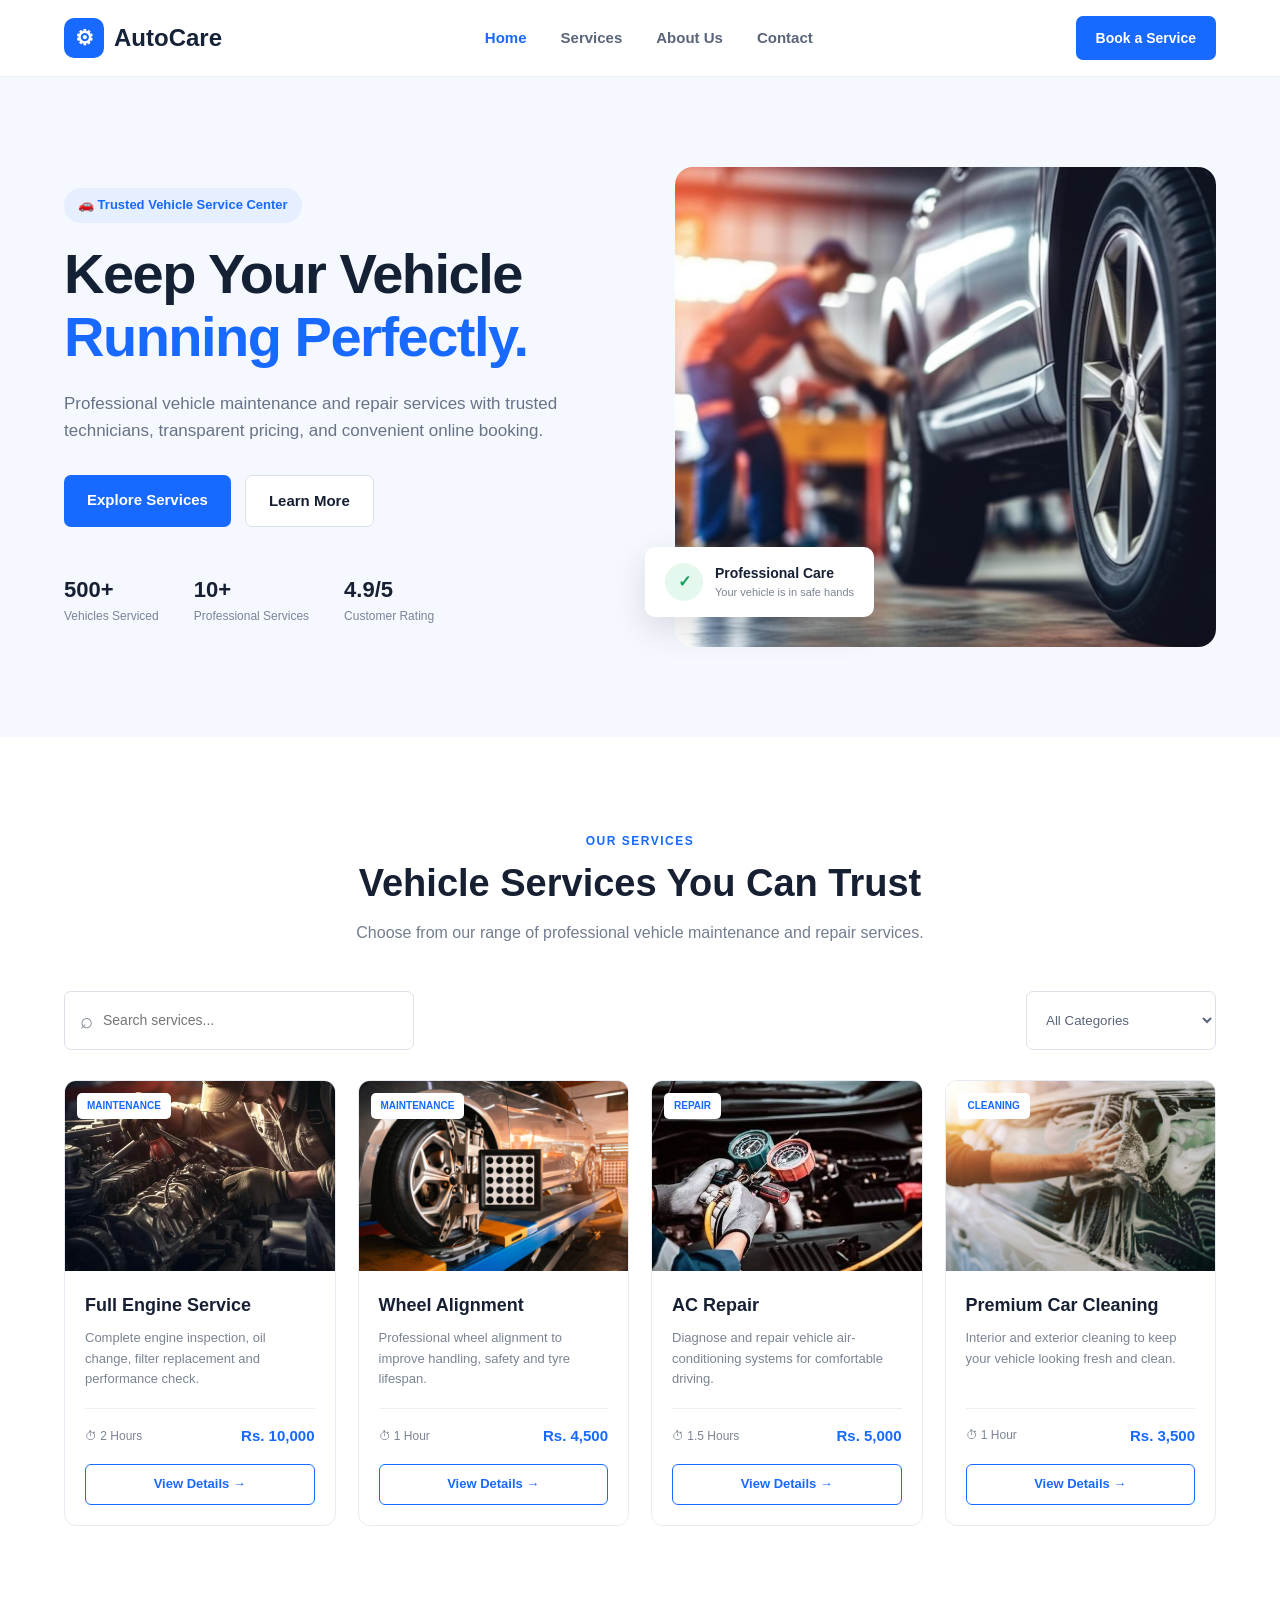
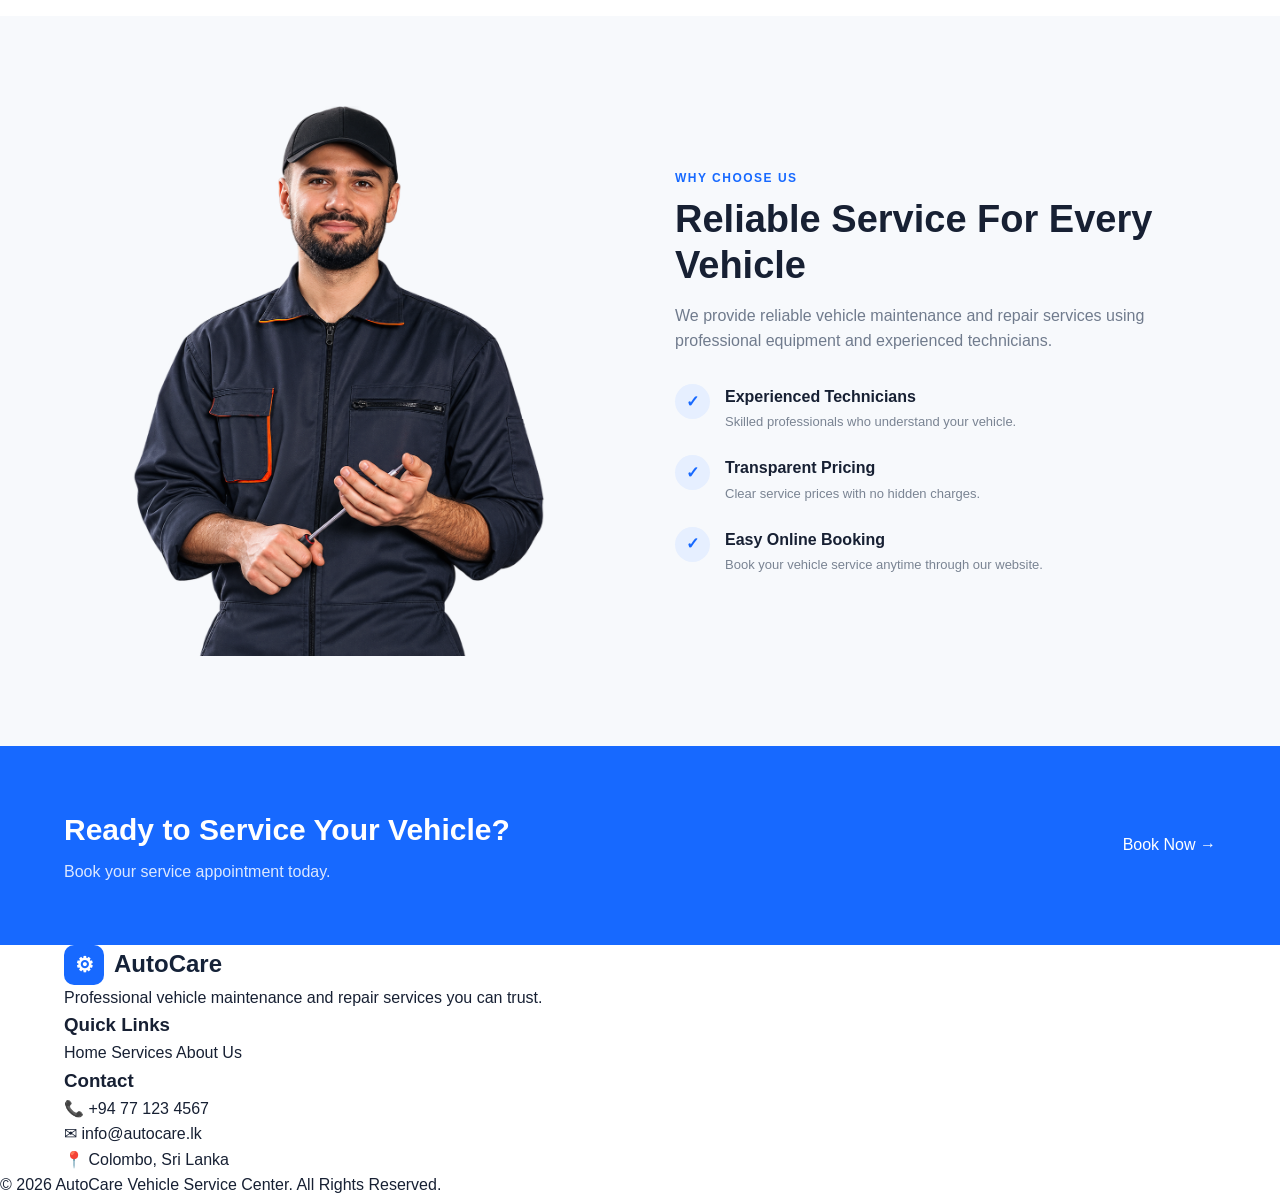
==== Front End/index.html @ 7f8be25b "Add footer section with branding, quick links, and contact information" ====
<!DOCTYPE html>
<html lang="en">

<head>
  <meta charset="UTF-8">
  <meta name="viewport" content="width=device-width, initial-scale=1.0">
  <title>Home</title>

  <link rel="stylesheet" href="css/global.css">
  <link rel="stylesheet" href="css/header.css">
  <link rel="stylesheet" href="css/home.css">
</head>

<body>

  <header class="header">
    <div class="container navbar">

      <a href="index.html" class="logo">
        <span class="logo-icon">⚙</span>
        <span>AutoCare</span>
      </a>

      <nav class="nav-links">
        <a href="index.html" class="active">Home</a>
        <a href="#services">Services</a>
        <a href="#about">About Us</a>
        <a href="#contact">Contact</a>
      </nav>

      <a href="#services" class="nav-button">
        Book a Service
      </a>

    </div>
  </header>


  <!-- ============================================================= -->


  <section class="hero">
    <div class="container hero-content">

      <div class="hero-text">

        <span class="hero-tag">
          🚗 Trusted Vehicle Service Center
        </span>

        <h1>
          Keep Your Vehicle
          <span>Running Perfectly.</span>
        </h1>

        <p>
          Professional vehicle maintenance and repair services
          with trusted technicians, transparent pricing, and
          convenient online booking.
        </p>

        <div class="hero-buttons">
          <a href="#services" class="primary-button">
            Explore Services
          </a>

          <a href="#about" class="secondary-button">
            Learn More
          </a>
        </div>

        <div class="hero-stats">

          <div class="stat">
            <strong>500+</strong>
            <span>Vehicles Serviced</span>
          </div>

          <div class="stat">
            <strong>10+</strong>
            <span>Professional Services</span>
          </div>

          <div class="stat">
            <strong>4.9/5</strong>
            <span>Customer Rating</span>
          </div>

        </div>

      </div>


      <div class="hero-image">

        <div class="image-card">

          <img src="images/homePage.jpeg" alt="Vehicle being serviced">

          <div class="floating-card">

            <div class="check-icon">✓</div>

            <div>
              <strong>Professional Care</strong>
              <span>Your vehicle is in safe hands</span>
            </div>

          </div>

        </div>

      </div>

    </div>
  </section>


  <!-- ============================================================= -->


  <section class="services-section" id="services">
    <div class="container">

      <div class="section-heading">

        <span class="section-tag">
          OUR SERVICES
        </span>

        <h2>
          Vehicle Services You Can Trust
        </h2>

        <p>
          Choose from our range of professional vehicle
          maintenance and repair services.
        </p>

      </div>


      <!-- Search and Filter -->

      <div class="service-tools">

        <div class="search-box">
          <span>⌕</span>

          <input type="text" placeholder="Search services...">
        </div>


        <select class="category-filter">

          <option value="all">
            All Categories
          </option>

          <option value="maintenance">
            Routine Maintenance
          </option>

          <option value="repair">
            Repairs
          </option>

          <option value="cleaning">
            Cleaning
          </option>

        </select>

      </div>


      <!-- Service Cards -->

      <div class="services-grid">


        <!-- Service 01 -->

        <article class="service-card">

          <div class="service-image">

            <img src="images/full engine.jpg" alt="Engine service">

            <span class="service-category">
              Maintenance
            </span>

          </div>

          <div class="service-content">

            <h3>Full Engine Service</h3>

            <p>
              Complete engine inspection, oil change,
              filter replacement and performance check.
            </p>

            <div class="service-info">

              <span>
                ⏱ 2 Hours
              </span>

              <strong>
                Rs. 10,000
              </strong>

            </div>

            <a href="#" class="service-button">
              View Details →
            </a>

          </div>

        </article>


        <!-- Service 02 -->

        <article class="service-card">

          <div class="service-image">

            <img src="images/wheel.jpg" alt="Wheel alignment">

            <span class="service-category">
              Maintenance
            </span>

          </div>

          <div class="service-content">

            <h3>Wheel Alignment</h3>

            <p>
              Professional wheel alignment to improve
              handling, safety and tyre lifespan.
            </p>

            <div class="service-info">

              <span>
                ⏱ 1 Hour
              </span>

              <strong>
                Rs. 4,500
              </strong>

            </div>

            <a href="#" class="service-button">
              View Details →
            </a>

          </div>

        </article>


        <!-- Service 03 -->

        <article class="service-card">

          <div class="service-image">

            <img src="images/ac repair.jpg" alt="Car air conditioning repair">

            <span class="service-category">
              Repair
            </span>

          </div>

          <div class="service-content">

            <h3>AC Repair</h3>

            <p>
              Diagnose and repair vehicle air-conditioning
              systems for comfortable driving.
            </p>

            <div class="service-info">

              <span>
                ⏱ 1.5 Hours
              </span>

              <strong>
                Rs. 5,000
              </strong>

            </div>

            <a href="#" class="service-button">
              View Details →
            </a>

          </div>

        </article>


        <!-- Service 04 -->

        <article class="service-card">

          <div class="service-image">

            <img src="images/clean.jpg" alt="Car cleaning service">

            <span class="service-category">
              Cleaning
            </span>

          </div>

          <div class="service-content">

            <h3>Premium Car Cleaning</h3>

            <p>
              Interior and exterior cleaning to keep your
              vehicle looking fresh and clean.
            </p>

            <div class="service-info">

              <span>
                ⏱ 1 Hour
              </span>

              <strong>
                Rs. 3,500
              </strong>

            </div>

            <a href="#" class="service-button">
              View Details →
            </a>

          </div>

        </article>


      </div>

    </div>
  </section>


  <!-- ============================================================== -->


  <section class="why-section" id="about">

    <div class="container why-content">

      <div class="why-image">

        <img src="images/man.png" alt="Professional vehicle technician">

      </div>


      <div class="why-text">

        <span class="section-tag">
          WHY CHOOSE US
        </span>

        <h2>
          Reliable Service For Every Vehicle
        </h2>

        <p>
          We provide reliable vehicle maintenance and repair
          services using professional equipment and experienced
          technicians.
        </p>


        <div class="benefit">

          <div class="benefit-icon">
            ✓
          </div>

          <div>
            <h3>Experienced Technicians</h3>
            <p>
              Skilled professionals who understand your vehicle.
            </p>
          </div>

        </div>


        <div class="benefit">

          <div class="benefit-icon">
            ✓
          </div>

          <div>
            <h3>Transparent Pricing</h3>
            <p>
              Clear service prices with no hidden charges.
            </p>
          </div>

        </div>


        <div class="benefit">

          <div class="benefit-icon">
            ✓
          </div>

          <div>
            <h3>Easy Online Booking</h3>
            <p>
              Book your vehicle service anytime through our website.
            </p>
          </div>

        </div>

      </div>

    </div>

  </section>


  <!-- ============================================================== -->


  <section class="book-now-section">
    <div class="container book-content">

      <div>
        <h2>
          Ready to Service Your Vehicle?
        </h2>

        <p>
          Book your service appointment today.
        </p>
      </div>

      <a href="#services" class="cta-button">
        Book Now →
      </a>

    </div>
  </section>


  <!-- ============================================================== -->


  <footer class="footer" id="contact">

    <div class="container footer-content">

      <div class="footer-brand">

        <a href="index.html" class="logo">
          <span class="logo-icon">⚙</span>
          <span>AutoCare</span>
        </a>

        <p>
          Professional vehicle maintenance and repair
          services you can trust.
        </p>

      </div>


      <div class="footer-column">

        <h3>Quick Links</h3>

        <a href="index.html">Home</a>
        <a href="#services">Services</a>
        <a href="#about">About Us</a>

      </div>


      <div class="footer-column">

        <h3>Contact</h3>

        <p>📞 +94 77 123 4567</p>
        <p>✉ info@autocare.lk</p>
        <p>📍 Colombo, Sri Lanka</p>

      </div>

    </div>


    <div class="footer-bottom">

      <p>
        © 2026 AutoCare Vehicle Service Center. All Rights Reserved.
      </p>

    </div>

  </footer>

</body>

</html>
---- Front End/css/global.css ----
* {
    margin: 0;
    padding: 0;
    box-sizing: border-box;
}

html {
    scroll-behavior: smooth;
}

body {
    font-family: Arial, Helvetica, sans-serif;
    color: #172033;
    background-color: #ffffff;
    line-height: 1.6;
}

a {
    text-decoration: none;
    color: inherit;
}

img {
    display: block;
    width: 100%;
}

.container {
    width: 90%;
    max-width: 1200px;
    margin: 0 auto;
}
---- Front End/css/header.css ----
.header {
    width: 100%;
    background-color: #ffffff;
    border-bottom: 1px solid #eeeeee;

    position: sticky;
    top: 0;

    z-index: 1000;
}

.navbar {
    height: 76px;

    display: flex;
    align-items: center;
    justify-content: space-between;
}

.logo {
    display: flex;
    align-items: center;

    gap: 10px;

    font-size: 24px;
    font-weight: 800;

    color: #152238;
}

.logo-icon {
    width: 40px;
    height: 40px;

    display: flex;
    align-items: center;
    justify-content: center;

    background-color: #1769ff;
    color: #ffffff;

    border-radius: 10px;

    font-size: 21px;
}

.nav-links {
    display: flex;
    align-items: center;

    gap: 34px;
}

.nav-links a {
    font-size: 15px;
    font-weight: 600;

    color: #596579;

    transition: 0.3s;
}

.nav-links a:hover,
.nav-links a.active {
    color: #1769ff;
}

.nav-button {
    background-color: #1769ff;

    color: #ffffff;

    padding: 11px 20px;

    border-radius: 7px;

    font-size: 14px;
    font-weight: 700;

    transition: 0.3s;
}

.nav-button:hover {
    background-color: #0e55d4;
}
---- Front End/css/home.css ----
.hero {
    background-color: #f5f8ff;
    padding: 90px 0;
}

.hero-content {
    display: grid;
    grid-template-columns: 1fr 1fr;

    align-items: center;

    gap: 70px;
}


/* Hero text */

.hero-tag {
    display: inline-block;

    background-color: #e5efff;
    color: #1769ff;

    padding: 7px 14px;

    border-radius: 30px;

    font-size: 13px;
    font-weight: 700;

    margin-bottom: 20px;
}

.hero h1 {
    font-size: 56px;
    line-height: 1.12;

    letter-spacing: -1.5px;

    margin-bottom: 22px;

    color: #142033;
}

.hero h1 span {
    color: #1769ff;
    display: block;
}

.hero-text > p {
    max-width: 550px;

    color: #687386;

    font-size: 17px;

    margin-bottom: 30px;
}


/* Hero buttons */

.hero-buttons {
    display: flex;
    gap: 14px;

    margin-bottom: 45px;
}

.primary-button,
.secondary-button {
    padding: 13px 23px;

    border-radius: 7px;

    font-size: 15px;
    font-weight: 700;

    transition: 0.3s;
}

.primary-button {
    background-color: #1769ff;
    color: #ffffff;
}

.primary-button:hover {
    background-color: #0e55d4;
}

.secondary-button {
    background-color: #ffffff;
    color: #172033;

    border: 1px solid #d9dfeb;
}

.secondary-button:hover {
    border-color: #1769ff;
    color: #1769ff;
}


/* Hero statistics */

.hero-stats {
    display: flex;
    gap: 35px;
}

.stat {
    display: flex;
    flex-direction: column;
}

.stat strong {
    font-size: 22px;
    color: #172033;
}

.stat span {
    font-size: 12px;
    color: #7a8495;
}


/* Hero image */

.hero-image {
    position: relative;
}

.image-card {
    position: relative;

    border-radius: 18px;

    overflow: visible;
}

.image-card > img {
    height: 480px;

    object-fit: cover;

    border-radius: 18px;
}


/* Floating card */

.floating-card {
    position: absolute;

    left: -30px;
    bottom: 30px;

    display: flex;
    align-items: center;

    gap: 12px;

    background-color: #ffffff;

    padding: 15px 20px;

    border-radius: 10px;

    box-shadow: 0 12px 35px rgba(0, 0, 0, 0.12);
}

.check-icon {
    width: 38px;
    height: 38px;

    display: flex;
    align-items: center;
    justify-content: center;

    border-radius: 50%;

    background-color: #e5f8ed;
    color: #16a05d;

    font-weight: bold;
}

.floating-card strong {
    display: block;

    font-size: 14px;
}

.floating-card span {
    display: block;

    font-size: 11px;
    color: #7b8492;
}



/*----------------------------------services section----------------------------------------*/

.services-section {
    padding: 90px 0;
}


/* Section heading */

.section-heading {
    text-align: center;

    max-width: 650px;

    margin: 0 auto 45px;
}

.section-tag {
    color: #1769ff;

    font-size: 12px;

    font-weight: 800;

    letter-spacing: 1.5px;
}

.section-heading h2,
.why-text h2 {
    font-size: 38px;

    line-height: 1.2;

    color: #172033;

    margin: 8px 0 14px;
}

.section-heading p {
    color: #737d8e;
}


/* Search / filter */

.service-tools {
    display: flex;

    justify-content: space-between;

    gap: 20px;

    margin-bottom: 30px;
}

.search-box {
    width: 350px;

    display: flex;
    align-items: center;

    gap: 10px;

    border: 1px solid #dce1e9;

    border-radius: 7px;

    padding: 11px 15px;

    background-color: #ffffff;
}

.search-box span {
    font-size: 22px;
    color: #7d8796;
}

.search-box input {
    width: 100%;

    border: none;
    outline: none;

    font-size: 14px;
}

.category-filter {
    min-width: 190px;

    border: 1px solid #dce1e9;

    border-radius: 7px;

    padding: 0 15px;

    background-color: #ffffff;

    color: #596579;

    outline: none;
}


/* Service grid */

.services-grid {
    display: grid;

    grid-template-columns: repeat(4, 1fr);

    gap: 22px;
}


/* Service card */

.service-card {
    background-color: #ffffff;

    border: 1px solid #e7eaf0;

    border-radius: 12px;

    overflow: hidden;

    transition: 0.3s;
}

.service-card:hover {
    transform: translateY(-5px);

    box-shadow: 0 12px 30px rgba(0, 0, 0, 0.08);
}


/* Service image */

.service-image {
    position: relative;
}

.service-image img {
    height: 190px;

    object-fit: cover;
}

.service-category {
    position: absolute;

    top: 12px;
    left: 12px;

    background-color: #ffffff;

    color: #1769ff;

    padding: 5px 10px;

    border-radius: 5px;

    font-size: 10px;

    font-weight: 800;

    text-transform: uppercase;
}


/* Service content */

.service-content {
    padding: 20px;
}

.service-content h3 {
    font-size: 18px;

    margin-bottom: 8px;

    color: #172033;
}

.service-content > p {
    color: #7a8493;

    font-size: 13px;

    line-height: 1.6;

    min-height: 62px;

    margin-bottom: 18px;
}


/* Service info */

.service-info {
    display: flex;

    align-items: center;
    justify-content: space-between;

    border-top: 1px solid #eeeeee;

    padding-top: 15px;

    margin-bottom: 16px;
}

.service-info span {
    font-size: 12px;

    color: #7b8493;
}

.service-info strong {
    font-size: 15px;

    color: #1769ff;
}


/* Service button */

.service-button {
    display: block;

    width: 100%;

    text-align: center;

    border: 1px solid #1769ff;

    color: #1769ff;

    padding: 9px;

    border-radius: 6px;

    font-size: 13px;

    font-weight: 700;

    transition: 0.3s;
}

.service-button:hover {
    background-color: #1769ff;

    color: #ffffff;
}


/* --------------------------------why choose us section------------------------------ */

.why-section {
    background-color: #f7f9fc;

    padding: 90px 0;
}

.why-content {
    display: grid;

    grid-template-columns: 1fr 1fr;

    align-items: center;

    gap: 70px;
}

.why-image img {
    height: 550px;
    object-fit: cover;

    border-radius: 15px;
}

.why-text > p {
    color: #707b8d;

    margin-bottom: 30px;
}


/* Benefits */

.benefit {
    display: flex;

    gap: 15px;

    margin-bottom: 22px;
}

.benefit-icon {
    flex-shrink: 0;

    width: 35px;
    height: 35px;

    display: flex;

    align-items: center;
    justify-content: center;

    border-radius: 50%;

    background-color: #e6efff;

    color: #1769ff;

    font-weight: bold;
}

.benefit h3 {
    font-size: 16px;

    margin-bottom: 3px;
}

.benefit p {
    font-size: 13px;

    color: #7a8493;
}


/* --------------------------------Book now section-------------------------------- */

.book-now-section {
    padding: 60px 0;

    background-color: #1769ff;

    color: #ffffff;
}

.book-content {
    display: flex;

    align-items: center;
    justify-content: space-between;
}

.book-now-section h2 {
    font-size: 30px;

    margin-bottom: 5px;
}

.book-now-section p {
    opacity: 0.85;
}

.book-now-section-button {
    background-color: #ffffff;

    color: #1769ff;

    padding: 13px 25px;

    border-radius: 7px;

    font-size: 14px;

    font-weight: 700;

    transition: 0.3s;
}

.book-now-section-button:hover {
    background-color: #eaf1ff;
}
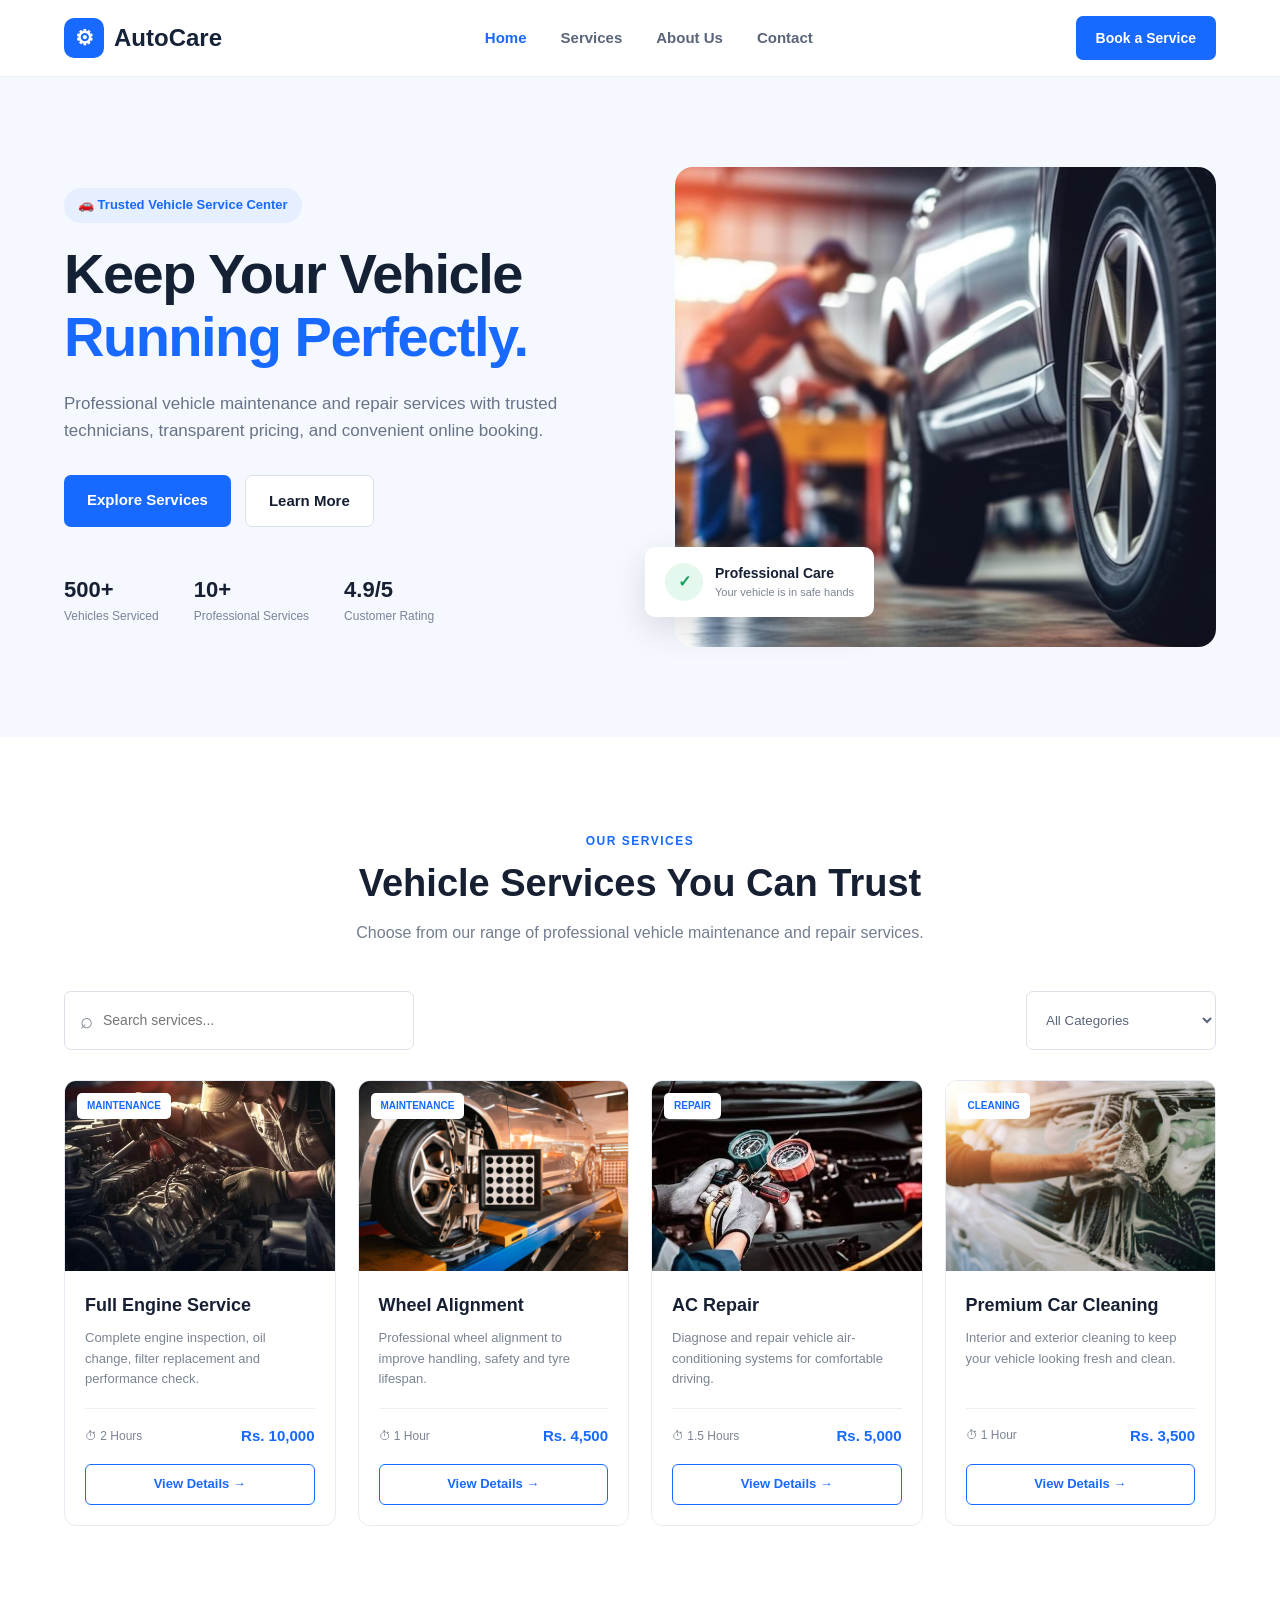
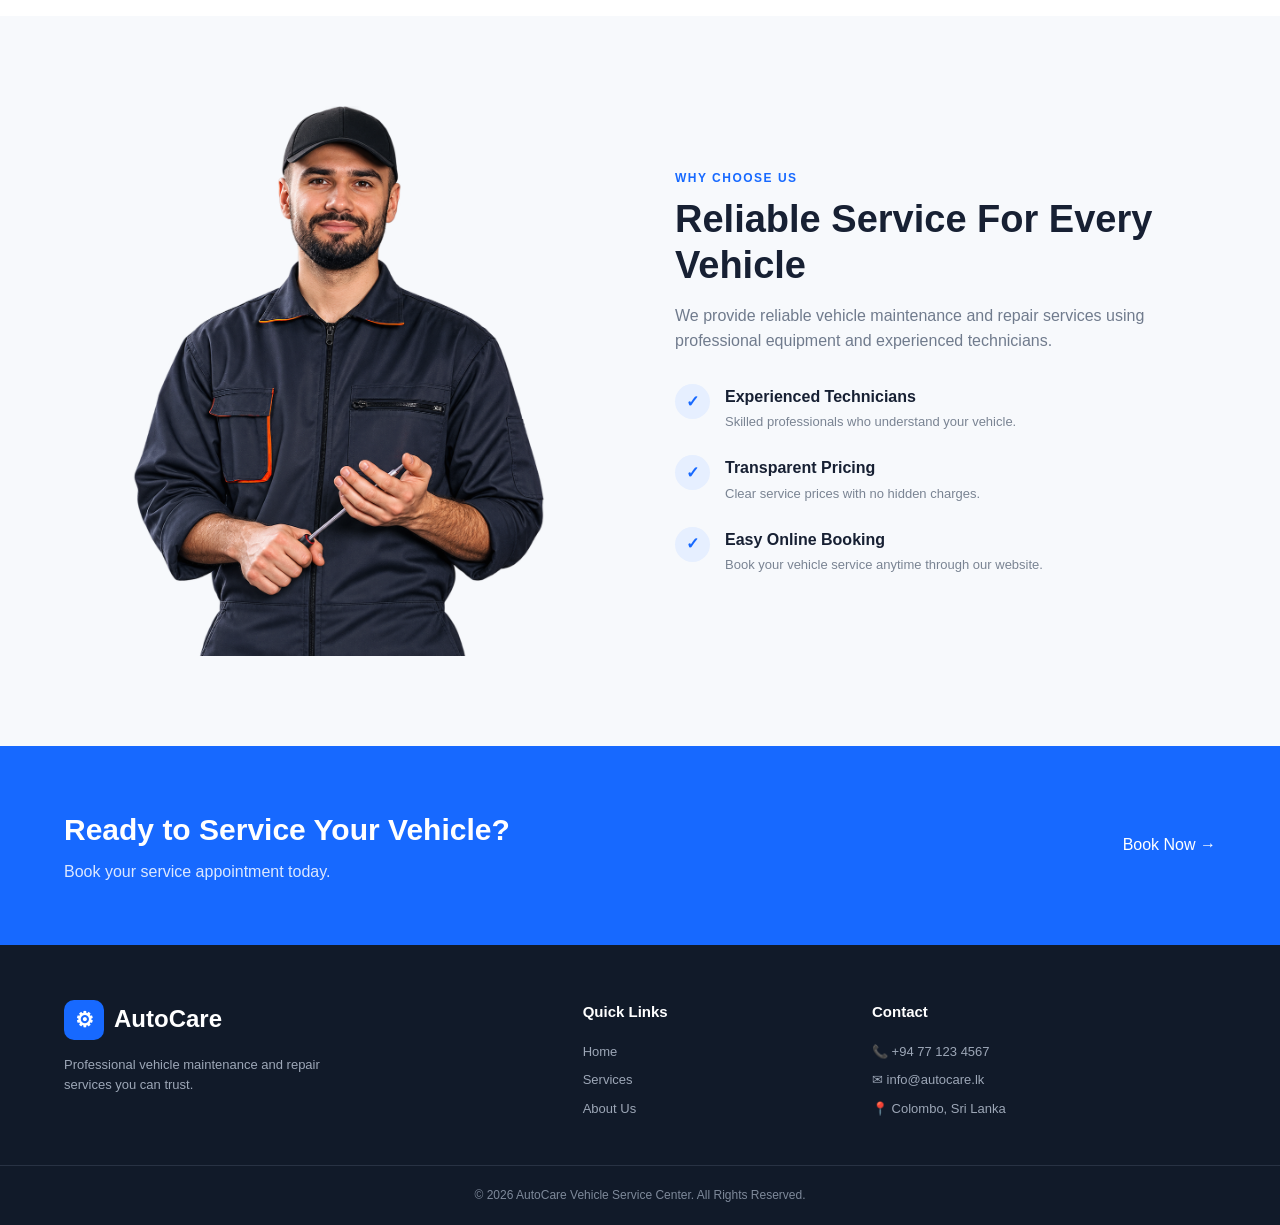
==== commit 09632d67: "Add footer CSS stylesheet for improved styling" ====
--- a/Front End/index.html
+++ b/Front End/index.html
@@ -9,6 +9,7 @@
   <link rel="stylesheet" href="css/global.css">
   <link rel="stylesheet" href="css/header.css">
   <link rel="stylesheet" href="css/home.css">
+  <link rel="stylesheet" href="css/footer.css">
 </head>
 
 <body>
--- a/Front End/css/footer.css
+++ b/Front End/css/footer.css
@@ -0,0 +1,68 @@
+.footer {
+    background-color: #111a29;
+
+    color: #ffffff;
+
+    padding-top: 55px;
+}
+
+.footer-content {
+    display: grid;
+
+    grid-template-columns: 2fr 1fr 1.5fr;
+
+    gap: 60px;
+
+    padding-bottom: 45px;
+}
+
+.footer .logo {
+    color: #ffffff;
+
+    margin-bottom: 15px;
+}
+
+.footer-brand p {
+    max-width: 300px;
+
+    color: #9da7b7;
+
+    font-size: 13px;
+}
+
+.footer-column {
+    display: flex;
+
+    flex-direction: column;
+
+    gap: 8px;
+}
+
+.footer-column h3 {
+    font-size: 15px;
+
+    margin-bottom: 10px;
+}
+
+.footer-column a,
+.footer-column p {
+    color: #9da7b7;
+
+    font-size: 13px;
+}
+
+.footer-column a:hover {
+    color: #ffffff;
+}
+
+.footer-bottom {
+    border-top: 1px solid #283243;
+
+    padding: 20px;
+
+    text-align: center;
+
+    color: #7e899a;
+
+    font-size: 12px;
+}
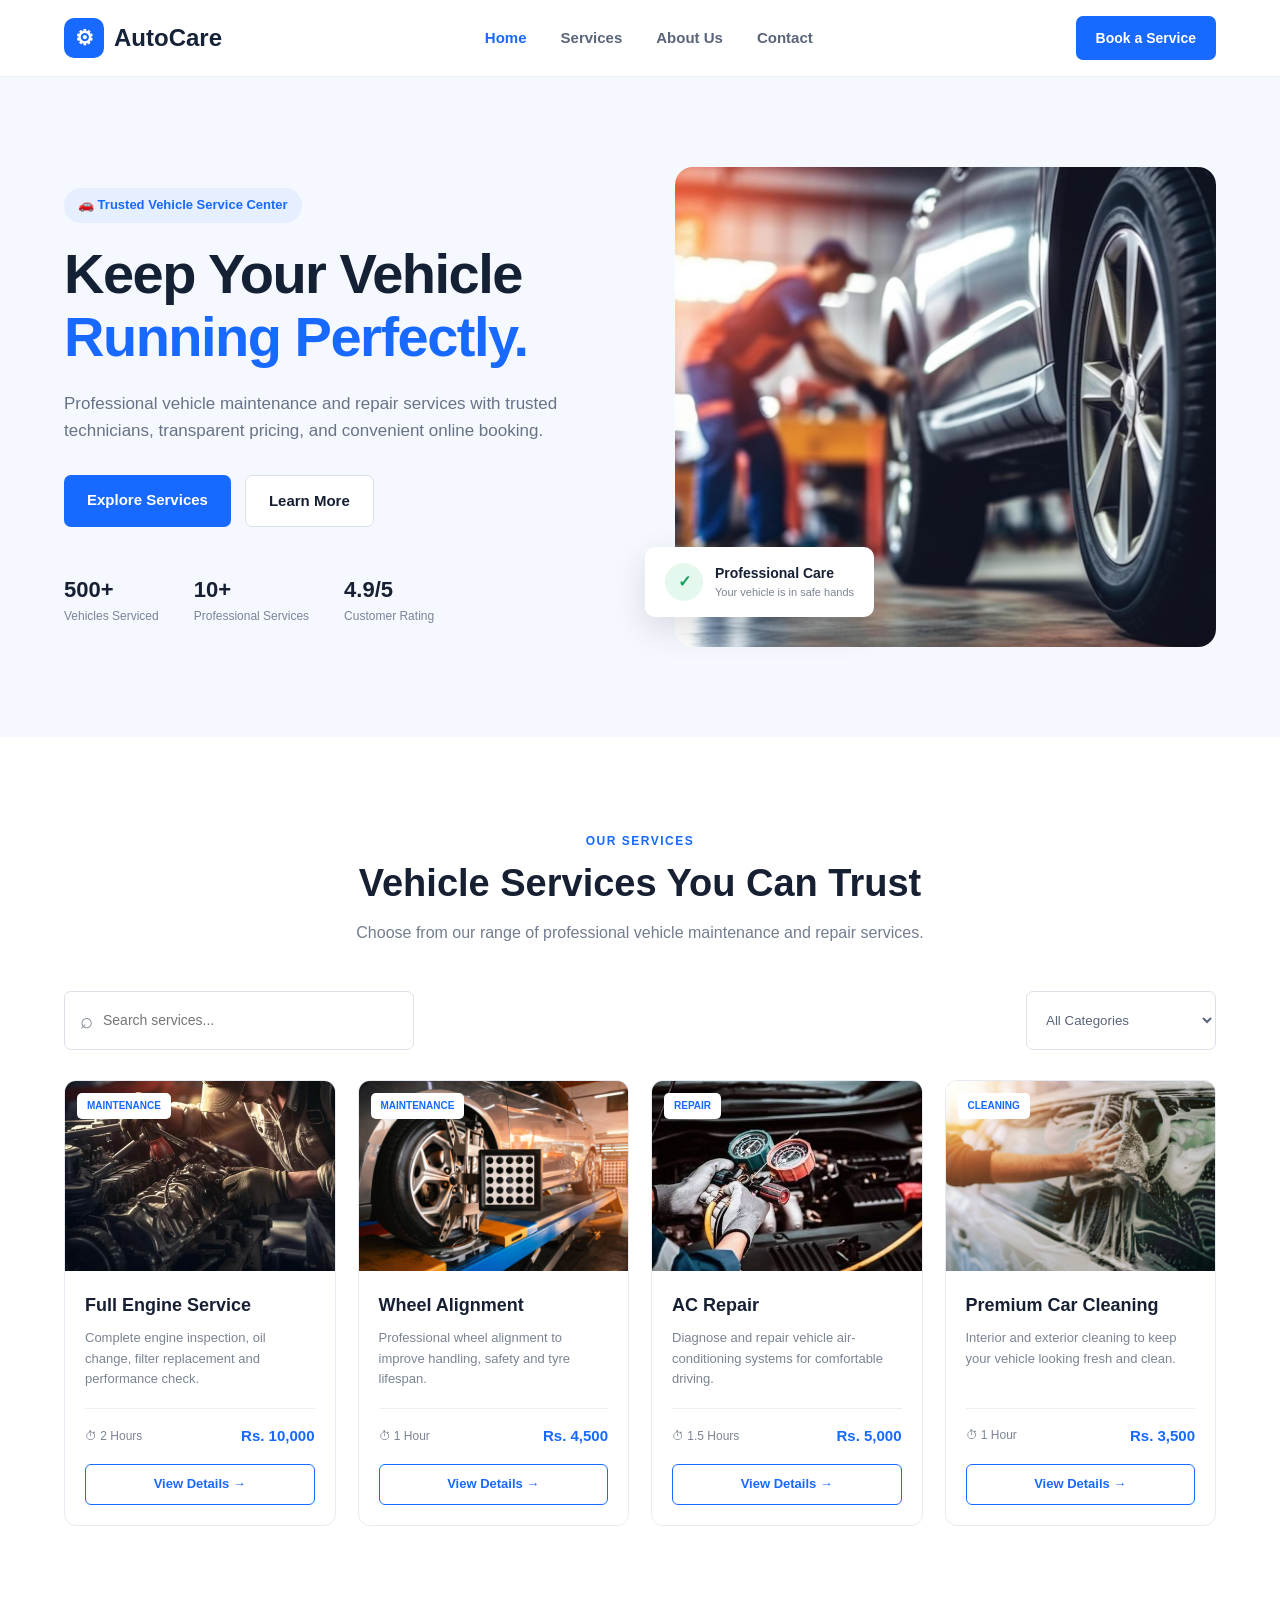
==== commit d0c98605: "Merge pull request #6 from LahiruDevinda/main updates 3" ====
--- a/Front End/index.html
+++ b/Front End/index.html
@@ -9,7 +9,6 @@
   <link rel="stylesheet" href="css/global.css">
   <link rel="stylesheet" href="css/header.css">
   <link rel="stylesheet" href="css/home.css">
-  <link rel="stylesheet" href="css/footer.css">
 </head>
 
 <body>
@@ -96,7 +95,8 @@
 
         <div class="image-card">
 
-          <img src="images/homePage.jpeg" alt="Vehicle being serviced">
+          <img src="images/homePage.jpeg"
+            alt="Vehicle being serviced">
 
           <div class="floating-card">
 
@@ -121,411 +121,262 @@
 
 
   <section class="services-section" id="services">
-    <div class="container">
-
-      <div class="section-heading">
-
-        <span class="section-tag">
-          OUR SERVICES
-        </span>
-
-        <h2>
-          Vehicle Services You Can Trust
-        </h2>
-
-        <p>
-          Choose from our range of professional vehicle
-          maintenance and repair services.
-        </p>
-
-      </div>
-
-
-      <!-- Search and Filter -->
-
-      <div class="service-tools">
-
-        <div class="search-box">
-          <span>⌕</span>
-
-          <input type="text" placeholder="Search services...">
+        <div class="container">
+
+            <div class="section-heading">
+
+                <span class="section-tag">
+                    OUR SERVICES
+                </span>
+
+                <h2>
+                    Vehicle Services You Can Trust
+                </h2>
+
+                <p>
+                    Choose from our range of professional vehicle
+                    maintenance and repair services.
+                </p>
+
+            </div>
+
+
+            <!-- Search and Filter -->
+
+            <div class="service-tools">
+
+                <div class="search-box">
+                    <span>⌕</span>
+
+                    <input
+                        type="text"
+                        placeholder="Search services..."
+                    >
+                </div>
+
+
+                <select class="category-filter">
+
+                    <option value="all">
+                        All Categories
+                    </option>
+
+                    <option value="maintenance">
+                        Routine Maintenance
+                    </option>
+
+                    <option value="repair">
+                        Repairs
+                    </option>
+
+                    <option value="cleaning">
+                        Cleaning
+                    </option>
+
+                </select>
+
+            </div>
+
+
+            <!-- Service Cards -->
+
+            <div class="services-grid">
+
+
+                <!-- Service 01 -->
+
+                <article class="service-card">
+
+                    <div class="service-image">
+
+                        <img
+                            src="images/full engine.jpg"
+                            alt="Engine service">
+
+                        <span class="service-category">
+                            Maintenance
+                        </span>
+
+                    </div>
+
+                    <div class="service-content">
+
+                        <h3>Full Engine Service</h3>
+
+                        <p>
+                            Complete engine inspection, oil change,
+                            filter replacement and performance check.
+                        </p>
+
+                        <div class="service-info">
+
+                            <span>
+                                ⏱ 2 Hours
+                            </span>
+
+                            <strong>
+                                Rs. 10,000
+                            </strong>
+
+                        </div>
+
+                        <a href="#" class="service-button">
+                            View Details →
+                        </a>
+
+                    </div>
+
+                </article>
+
+
+                <!-- Service 02 -->
+
+                <article class="service-card">
+
+                    <div class="service-image">
+
+                        <img
+                            src="images/wheel.jpg"
+                            alt="Wheel alignment">
+
+                        <span class="service-category">
+                            Maintenance
+                        </span>
+
+                    </div>
+
+                    <div class="service-content">
+
+                        <h3>Wheel Alignment</h3>
+
+                        <p>
+                            Professional wheel alignment to improve
+                            handling, safety and tyre lifespan.
+                        </p>
+
+                        <div class="service-info">
+
+                            <span>
+                                ⏱ 1 Hour
+                            </span>
+
+                            <strong>
+                                Rs. 4,500
+                            </strong>
+
+                        </div>
+
+                        <a href="#" class="service-button">
+                            View Details →
+                        </a>
+
+                    </div>
+
+                </article>
+
+
+                <!-- Service 03 -->
+
+                <article class="service-card">
+
+                    <div class="service-image">
+
+                        <img
+                            src="images/ac repair.jpg"
+                            alt="Car air conditioning repair">
+
+                        <span class="service-category">
+                            Repair
+                        </span>
+
+                    </div>
+
+                    <div class="service-content">
+
+                        <h3>AC Repair</h3>
+
+                        <p>
+                            Diagnose and repair vehicle air-conditioning
+                            systems for comfortable driving.
+                        </p>
+
+                        <div class="service-info">
+
+                            <span>
+                                ⏱ 1.5 Hours
+                            </span>
+
+                            <strong>
+                                Rs. 5,000
+                            </strong>
+
+                        </div>
+
+                        <a href="#" class="service-button">
+                            View Details →
+                        </a>
+
+                    </div>
+
+                </article>
+
+
+                <!-- Service 04 -->
+
+                <article class="service-card">
+
+                    <div class="service-image">
+
+                        <img
+                            src="images/clean.jpg"
+                            alt="Car cleaning service">
+
+                        <span class="service-category">
+                            Cleaning
+                        </span>
+
+                    </div>
+
+                    <div class="service-content">
+
+                        <h3>Premium Car Cleaning</h3>
+
+                        <p>
+                            Interior and exterior cleaning to keep your
+                            vehicle looking fresh and clean.
+                        </p>
+
+                        <div class="service-info">
+
+                            <span>
+                                ⏱ 1 Hour
+                            </span>
+
+                            <strong>
+                                Rs. 3,500
+                            </strong>
+
+                        </div>
+
+                        <a href="#" class="service-button">
+                            View Details →
+                        </a>
+
+                    </div>
+
+                </article>
+
+
+            </div>
+
         </div>
-
-
-        <select class="category-filter">
-
-          <option value="all">
-            All Categories
-          </option>
-
-          <option value="maintenance">
-            Routine Maintenance
-          </option>
-
-          <option value="repair">
-            Repairs
-          </option>
-
-          <option value="cleaning">
-            Cleaning
-          </option>
-
-        </select>
-
-      </div>
-
-
-      <!-- Service Cards -->
-
-      <div class="services-grid">
-
-
-        <!-- Service 01 -->
-
-        <article class="service-card">
-
-          <div class="service-image">
-
-            <img src="images/full engine.jpg" alt="Engine service">
-
-            <span class="service-category">
-              Maintenance
-            </span>
-
-          </div>
-
-          <div class="service-content">
-
-            <h3>Full Engine Service</h3>
-
-            <p>
-              Complete engine inspection, oil change,
-              filter replacement and performance check.
-            </p>
-
-            <div class="service-info">
-
-              <span>
-                ⏱ 2 Hours
-              </span>
-
-              <strong>
-                Rs. 10,000
-              </strong>
-
-            </div>
-
-            <a href="#" class="service-button">
-              View Details →
-            </a>
-
-          </div>
-
-        </article>
-
-
-        <!-- Service 02 -->
-
-        <article class="service-card">
-
-          <div class="service-image">
-
-            <img src="images/wheel.jpg" alt="Wheel alignment">
-
-            <span class="service-category">
-              Maintenance
-            </span>
-
-          </div>
-
-          <div class="service-content">
-
-            <h3>Wheel Alignment</h3>
-
-            <p>
-              Professional wheel alignment to improve
-              handling, safety and tyre lifespan.
-            </p>
-
-            <div class="service-info">
-
-              <span>
-                ⏱ 1 Hour
-              </span>
-
-              <strong>
-                Rs. 4,500
-              </strong>
-
-            </div>
-
-            <a href="#" class="service-button">
-              View Details →
-            </a>
-
-          </div>
-
-        </article>
-
-
-        <!-- Service 03 -->
-
-        <article class="service-card">
-
-          <div class="service-image">
-
-            <img src="images/ac repair.jpg" alt="Car air conditioning repair">
-
-            <span class="service-category">
-              Repair
-            </span>
-
-          </div>
-
-          <div class="service-content">
-
-            <h3>AC Repair</h3>
-
-            <p>
-              Diagnose and repair vehicle air-conditioning
-              systems for comfortable driving.
-            </p>
-
-            <div class="service-info">
-
-              <span>
-                ⏱ 1.5 Hours
-              </span>
-
-              <strong>
-                Rs. 5,000
-              </strong>
-
-            </div>
-
-            <a href="#" class="service-button">
-              View Details →
-            </a>
-
-          </div>
-
-        </article>
-
-
-        <!-- Service 04 -->
-
-        <article class="service-card">
-
-          <div class="service-image">
-
-            <img src="images/clean.jpg" alt="Car cleaning service">
-
-            <span class="service-category">
-              Cleaning
-            </span>
-
-          </div>
-
-          <div class="service-content">
-
-            <h3>Premium Car Cleaning</h3>
-
-            <p>
-              Interior and exterior cleaning to keep your
-              vehicle looking fresh and clean.
-            </p>
-
-            <div class="service-info">
-
-              <span>
-                ⏱ 1 Hour
-              </span>
-
-              <strong>
-                Rs. 3,500
-              </strong>
-
-            </div>
-
-            <a href="#" class="service-button">
-              View Details →
-            </a>
-
-          </div>
-
-        </article>
-
-
-      </div>
-
-    </div>
-  </section>
-
-
-  <!-- ============================================================== -->
-
-
-  <section class="why-section" id="about">
-
-    <div class="container why-content">
-
-      <div class="why-image">
-
-        <img src="images/man.png" alt="Professional vehicle technician">
-
-      </div>
-
-
-      <div class="why-text">
-
-        <span class="section-tag">
-          WHY CHOOSE US
-        </span>
-
-        <h2>
-          Reliable Service For Every Vehicle
-        </h2>
-
-        <p>
-          We provide reliable vehicle maintenance and repair
-          services using professional equipment and experienced
-          technicians.
-        </p>
-
-
-        <div class="benefit">
-
-          <div class="benefit-icon">
-            ✓
-          </div>
-
-          <div>
-            <h3>Experienced Technicians</h3>
-            <p>
-              Skilled professionals who understand your vehicle.
-            </p>
-          </div>
-
-        </div>
-
-
-        <div class="benefit">
-
-          <div class="benefit-icon">
-            ✓
-          </div>
-
-          <div>
-            <h3>Transparent Pricing</h3>
-            <p>
-              Clear service prices with no hidden charges.
-            </p>
-          </div>
-
-        </div>
-
-
-        <div class="benefit">
-
-          <div class="benefit-icon">
-            ✓
-          </div>
-
-          <div>
-            <h3>Easy Online Booking</h3>
-            <p>
-              Book your vehicle service anytime through our website.
-            </p>
-          </div>
-
-        </div>
-
-      </div>
-
-    </div>
-
-  </section>
-
-
-  <!-- ============================================================== -->
-
-
-  <section class="book-now-section">
-    <div class="container book-content">
-
-      <div>
-        <h2>
-          Ready to Service Your Vehicle?
-        </h2>
-
-        <p>
-          Book your service appointment today.
-        </p>
-      </div>
-
-      <a href="#services" class="cta-button">
-        Book Now →
-      </a>
-
-    </div>
-  </section>
-
-
-  <!-- ============================================================== -->
-
-
-  <footer class="footer" id="contact">
-
-    <div class="container footer-content">
-
-      <div class="footer-brand">
-
-        <a href="index.html" class="logo">
-          <span class="logo-icon">⚙</span>
-          <span>AutoCare</span>
-        </a>
-
-        <p>
-          Professional vehicle maintenance and repair
-          services you can trust.
-        </p>
-
-      </div>
-
-
-      <div class="footer-column">
-
-        <h3>Quick Links</h3>
-
-        <a href="index.html">Home</a>
-        <a href="#services">Services</a>
-        <a href="#about">About Us</a>
-
-      </div>
-
-
-      <div class="footer-column">
-
-        <h3>Contact</h3>
-
-        <p>📞 +94 77 123 4567</p>
-        <p>✉ info@autocare.lk</p>
-        <p>📍 Colombo, Sri Lanka</p>
-
-      </div>
-
-    </div>
-
-
-    <div class="footer-bottom">
-
-      <p>
-        © 2026 AutoCare Vehicle Service Center. All Rights Reserved.
-      </p>
-
-    </div>
-
-  </footer>
+    </section>
+
+
+ <!-- ============================================================== -->
+
+
+ 
 
 </body>
 
--- a/Front End/css/home.css
+++ b/Front End/css/home.css
@@ -200,7 +200,7 @@
 
 
 
-/*----------------------------------services section----------------------------------------*/
+/*----------------------------------SERVICES----------------------------------------*/
 
 .services-section {
     padding: 90px 0;
@@ -452,127 +452,4 @@
     background-color: #1769ff;
 
     color: #ffffff;
-}
-
-
-/* --------------------------------why choose us section------------------------------ */
-
-.why-section {
-    background-color: #f7f9fc;
-
-    padding: 90px 0;
-}
-
-.why-content {
-    display: grid;
-
-    grid-template-columns: 1fr 1fr;
-
-    align-items: center;
-
-    gap: 70px;
-}
-
-.why-image img {
-    height: 550px;
-    object-fit: cover;
-
-    border-radius: 15px;
-}
-
-.why-text > p {
-    color: #707b8d;
-
-    margin-bottom: 30px;
-}
-
-
-/* Benefits */
-
-.benefit {
-    display: flex;
-
-    gap: 15px;
-
-    margin-bottom: 22px;
-}
-
-.benefit-icon {
-    flex-shrink: 0;
-
-    width: 35px;
-    height: 35px;
-
-    display: flex;
-
-    align-items: center;
-    justify-content: center;
-
-    border-radius: 50%;
-
-    background-color: #e6efff;
-
-    color: #1769ff;
-
-    font-weight: bold;
-}
-
-.benefit h3 {
-    font-size: 16px;
-
-    margin-bottom: 3px;
-}
-
-.benefit p {
-    font-size: 13px;
-
-    color: #7a8493;
-}
-
-
-/* --------------------------------Book now section-------------------------------- */
-
-.book-now-section {
-    padding: 60px 0;
-
-    background-color: #1769ff;
-
-    color: #ffffff;
-}
-
-.book-content {
-    display: flex;
-
-    align-items: center;
-    justify-content: space-between;
-}
-
-.book-now-section h2 {
-    font-size: 30px;
-
-    margin-bottom: 5px;
-}
-
-.book-now-section p {
-    opacity: 0.85;
-}
-
-.book-now-section-button {
-    background-color: #ffffff;
-
-    color: #1769ff;
-
-    padding: 13px 25px;
-
-    border-radius: 7px;
-
-    font-size: 14px;
-
-    font-weight: 700;
-
-    transition: 0.3s;
-}
-
-.book-now-section-button:hover {
-    background-color: #eaf1ff;
 }
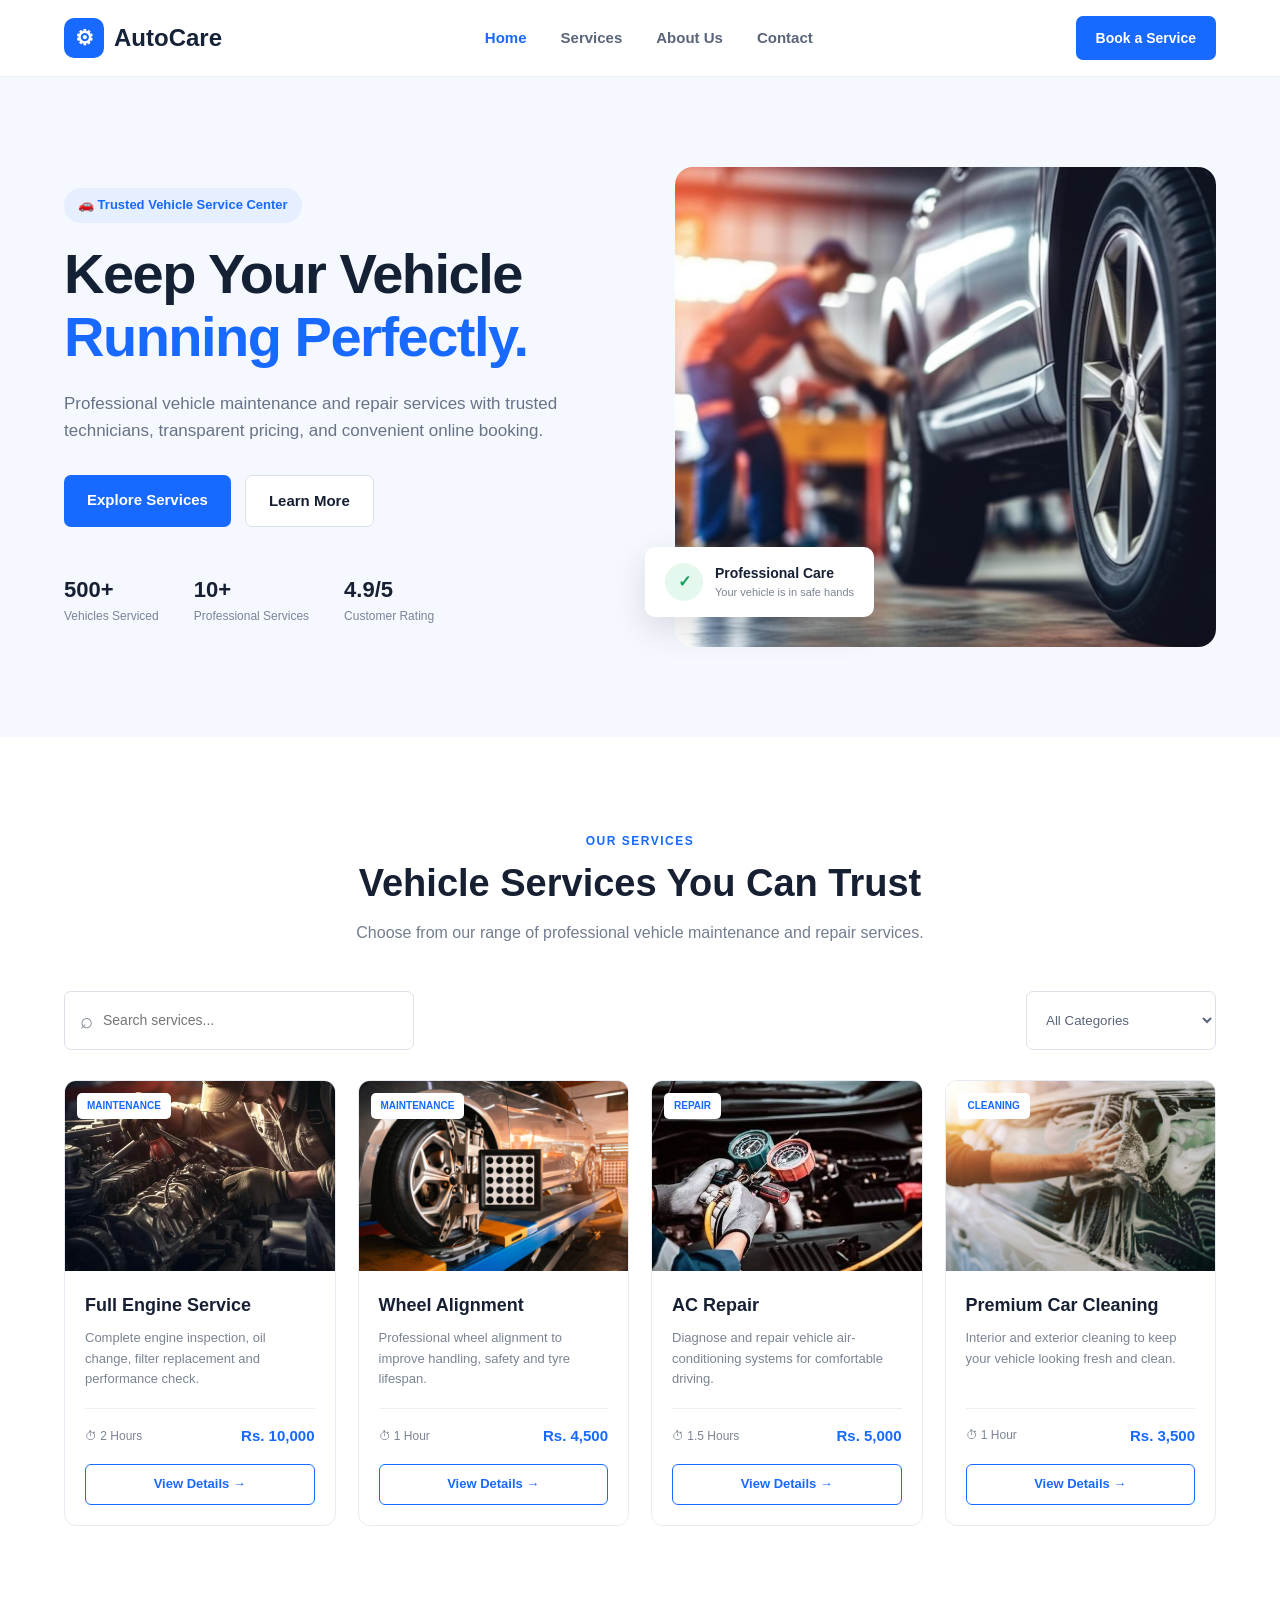
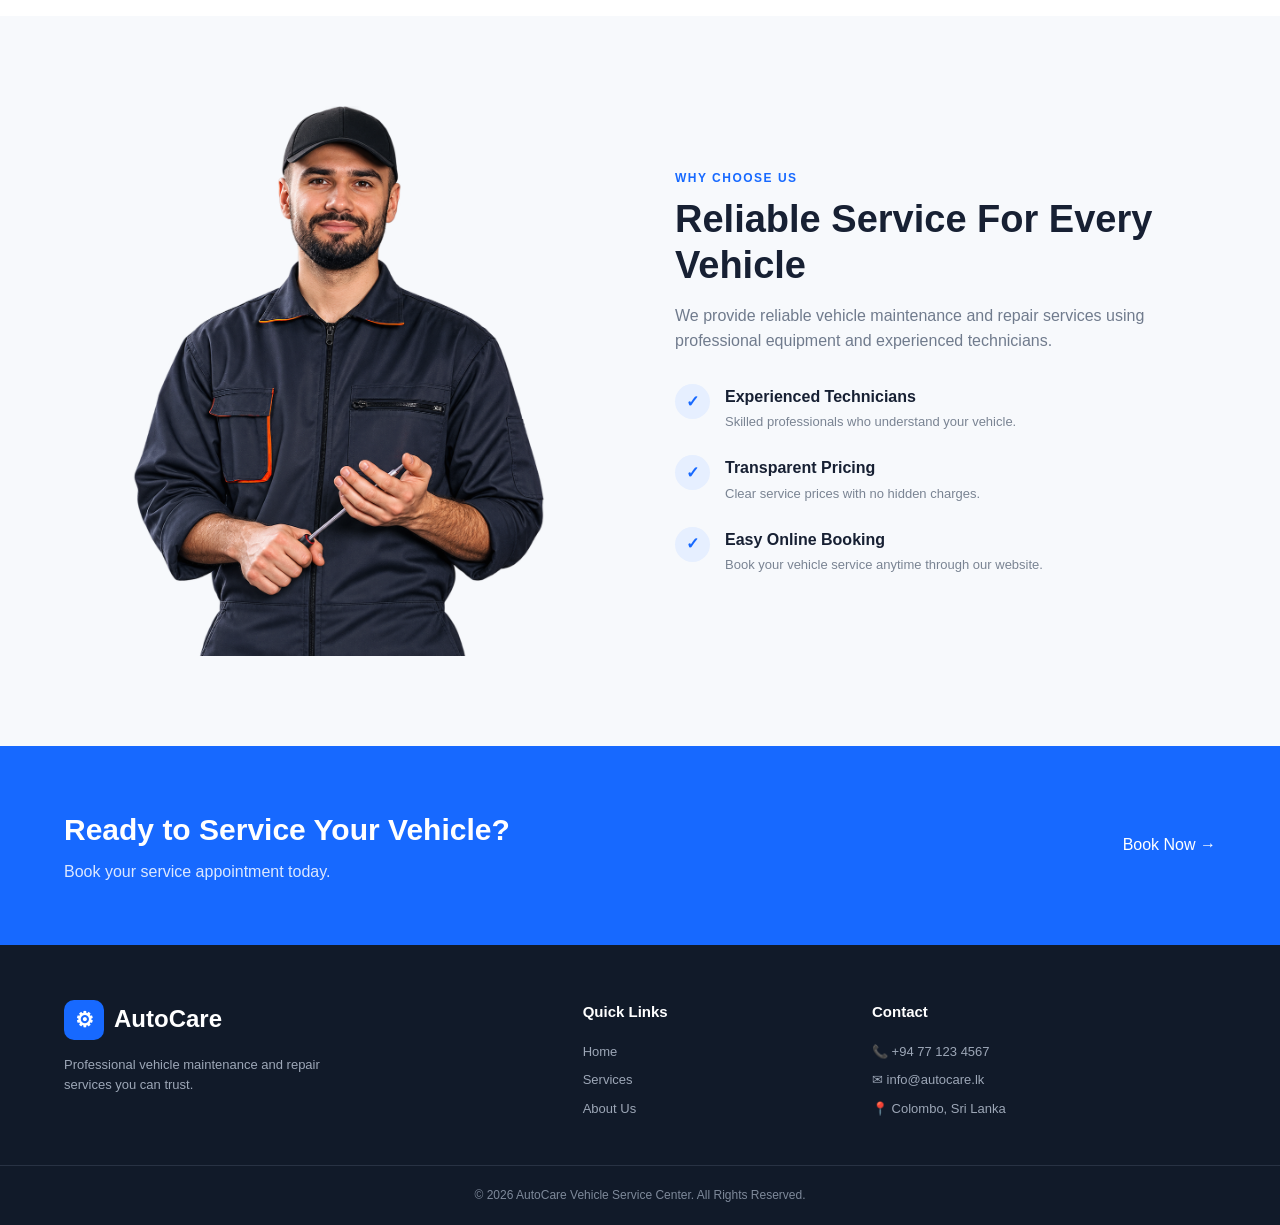
==== commit 519f9e0b: "Merge pull request #11 from LimeshDeSilva/main initial changes" ====
--- a/Front End/index.html
+++ b/Front End/index.html
@@ -9,6 +9,7 @@
   <link rel="stylesheet" href="css/global.css">
   <link rel="stylesheet" href="css/header.css">
   <link rel="stylesheet" href="css/home.css">
+  <link rel="stylesheet" href="css/footer.css">
 </head>
 
 <body>
@@ -95,8 +96,7 @@
 
         <div class="image-card">
 
-          <img src="images/homePage.jpeg"
-            alt="Vehicle being serviced">
+          <img src="images/homePage.jpeg" alt="Vehicle being serviced">
 
           <div class="floating-card">
 
@@ -121,262 +121,411 @@
 
 
   <section class="services-section" id="services">
-        <div class="container">
-
-            <div class="section-heading">
-
-                <span class="section-tag">
-                    OUR SERVICES
-                </span>
-
-                <h2>
-                    Vehicle Services You Can Trust
-                </h2>
-
-                <p>
-                    Choose from our range of professional vehicle
-                    maintenance and repair services.
-                </p>
+    <div class="container">
+
+      <div class="section-heading">
+
+        <span class="section-tag">
+          OUR SERVICES
+        </span>
+
+        <h2>
+          Vehicle Services You Can Trust
+        </h2>
+
+        <p>
+          Choose from our range of professional vehicle
+          maintenance and repair services.
+        </p>
+
+      </div>
+
+
+      <!-- Search and Filter -->
+
+      <div class="service-tools">
+
+        <div class="search-box">
+          <span>⌕</span>
+
+          <input type="text" placeholder="Search services...">
+        </div>
+
+
+        <select class="category-filter">
+
+          <option value="all">
+            All Categories
+          </option>
+
+          <option value="maintenance">
+            Routine Maintenance
+          </option>
+
+          <option value="repair">
+            Repairs
+          </option>
+
+          <option value="cleaning">
+            Cleaning
+          </option>
+
+        </select>
+
+      </div>
+
+
+      <!-- Service Cards -->
+
+      <div class="services-grid">
+
+
+        <!-- Service 01 -->
+
+        <article class="service-card">
+
+          <div class="service-image">
+
+            <img src="images/full engine.jpg" alt="Engine service">
+
+            <span class="service-category">
+              Maintenance
+            </span>
+
+          </div>
+
+          <div class="service-content">
+
+            <h3>Full Engine Service</h3>
+
+            <p>
+              Complete engine inspection, oil change,
+              filter replacement and performance check.
+            </p>
+
+            <div class="service-info">
+
+              <span>
+                ⏱ 2 Hours
+              </span>
+
+              <strong>
+                Rs. 10,000
+              </strong>
 
             </div>
 
-
-            <!-- Search and Filter -->
-
-            <div class="service-tools">
-
-                <div class="search-box">
-                    <span>⌕</span>
-
-                    <input
-                        type="text"
-                        placeholder="Search services..."
-                    >
-                </div>
-
-
-                <select class="category-filter">
-
-                    <option value="all">
-                        All Categories
-                    </option>
-
-                    <option value="maintenance">
-                        Routine Maintenance
-                    </option>
-
-                    <option value="repair">
-                        Repairs
-                    </option>
-
-                    <option value="cleaning">
-                        Cleaning
-                    </option>
-
-                </select>
+            <a href="#" class="service-button">
+              View Details →
+            </a>
+
+          </div>
+
+        </article>
+
+
+        <!-- Service 02 -->
+
+        <article class="service-card">
+
+          <div class="service-image">
+
+            <img src="images/wheel.jpg" alt="Wheel alignment">
+
+            <span class="service-category">
+              Maintenance
+            </span>
+
+          </div>
+
+          <div class="service-content">
+
+            <h3>Wheel Alignment</h3>
+
+            <p>
+              Professional wheel alignment to improve
+              handling, safety and tyre lifespan.
+            </p>
+
+            <div class="service-info">
+
+              <span>
+                ⏱ 1 Hour
+              </span>
+
+              <strong>
+                Rs. 4,500
+              </strong>
 
             </div>
 
-
-            <!-- Service Cards -->
-
-            <div class="services-grid">
-
-
-                <!-- Service 01 -->
-
-                <article class="service-card">
-
-                    <div class="service-image">
-
-                        <img
-                            src="images/full engine.jpg"
-                            alt="Engine service">
-
-                        <span class="service-category">
-                            Maintenance
-                        </span>
-
-                    </div>
-
-                    <div class="service-content">
-
-                        <h3>Full Engine Service</h3>
-
-                        <p>
-                            Complete engine inspection, oil change,
-                            filter replacement and performance check.
-                        </p>
-
-                        <div class="service-info">
-
-                            <span>
-                                ⏱ 2 Hours
-                            </span>
-
-                            <strong>
-                                Rs. 10,000
-                            </strong>
-
-                        </div>
-
-                        <a href="#" class="service-button">
-                            View Details →
-                        </a>
-
-                    </div>
-
-                </article>
-
-
-                <!-- Service 02 -->
-
-                <article class="service-card">
-
-                    <div class="service-image">
-
-                        <img
-                            src="images/wheel.jpg"
-                            alt="Wheel alignment">
-
-                        <span class="service-category">
-                            Maintenance
-                        </span>
-
-                    </div>
-
-                    <div class="service-content">
-
-                        <h3>Wheel Alignment</h3>
-
-                        <p>
-                            Professional wheel alignment to improve
-                            handling, safety and tyre lifespan.
-                        </p>
-
-                        <div class="service-info">
-
-                            <span>
-                                ⏱ 1 Hour
-                            </span>
-
-                            <strong>
-                                Rs. 4,500
-                            </strong>
-
-                        </div>
-
-                        <a href="#" class="service-button">
-                            View Details →
-                        </a>
-
-                    </div>
-
-                </article>
-
-
-                <!-- Service 03 -->
-
-                <article class="service-card">
-
-                    <div class="service-image">
-
-                        <img
-                            src="images/ac repair.jpg"
-                            alt="Car air conditioning repair">
-
-                        <span class="service-category">
-                            Repair
-                        </span>
-
-                    </div>
-
-                    <div class="service-content">
-
-                        <h3>AC Repair</h3>
-
-                        <p>
-                            Diagnose and repair vehicle air-conditioning
-                            systems for comfortable driving.
-                        </p>
-
-                        <div class="service-info">
-
-                            <span>
-                                ⏱ 1.5 Hours
-                            </span>
-
-                            <strong>
-                                Rs. 5,000
-                            </strong>
-
-                        </div>
-
-                        <a href="#" class="service-button">
-                            View Details →
-                        </a>
-
-                    </div>
-
-                </article>
-
-
-                <!-- Service 04 -->
-
-                <article class="service-card">
-
-                    <div class="service-image">
-
-                        <img
-                            src="images/clean.jpg"
-                            alt="Car cleaning service">
-
-                        <span class="service-category">
-                            Cleaning
-                        </span>
-
-                    </div>
-
-                    <div class="service-content">
-
-                        <h3>Premium Car Cleaning</h3>
-
-                        <p>
-                            Interior and exterior cleaning to keep your
-                            vehicle looking fresh and clean.
-                        </p>
-
-                        <div class="service-info">
-
-                            <span>
-                                ⏱ 1 Hour
-                            </span>
-
-                            <strong>
-                                Rs. 3,500
-                            </strong>
-
-                        </div>
-
-                        <a href="#" class="service-button">
-                            View Details →
-                        </a>
-
-                    </div>
-
-                </article>
-
+            <a href="#" class="service-button">
+              View Details →
+            </a>
+
+          </div>
+
+        </article>
+
+
+        <!-- Service 03 -->
+
+        <article class="service-card">
+
+          <div class="service-image">
+
+            <img src="images/ac repair.jpg" alt="Car air conditioning repair">
+
+            <span class="service-category">
+              Repair
+            </span>
+
+          </div>
+
+          <div class="service-content">
+
+            <h3>AC Repair</h3>
+
+            <p>
+              Diagnose and repair vehicle air-conditioning
+              systems for comfortable driving.
+            </p>
+
+            <div class="service-info">
+
+              <span>
+                ⏱ 1.5 Hours
+              </span>
+
+              <strong>
+                Rs. 5,000
+              </strong>
 
             </div>
 
-        </div>
-    </section>
-
-
- <!-- ============================================================== -->
-
-
- 
+            <a href="#" class="service-button">
+              View Details →
+            </a>
+
+          </div>
+
+        </article>
+
+
+        <!-- Service 04 -->
+
+        <article class="service-card">
+
+          <div class="service-image">
+
+            <img src="images/clean.jpg" alt="Car cleaning service">
+
+            <span class="service-category">
+              Cleaning
+            </span>
+
+          </div>
+
+          <div class="service-content">
+
+            <h3>Premium Car Cleaning</h3>
+
+            <p>
+              Interior and exterior cleaning to keep your
+              vehicle looking fresh and clean.
+            </p>
+
+            <div class="service-info">
+
+              <span>
+                ⏱ 1 Hour
+              </span>
+
+              <strong>
+                Rs. 3,500
+              </strong>
+
+            </div>
+
+            <a href="#" class="service-button">
+              View Details →
+            </a>
+
+          </div>
+
+        </article>
+
+
+      </div>
+
+    </div>
+  </section>
+
+
+  <!-- ============================================================== -->
+
+
+  <section class="why-section" id="about">
+
+    <div class="container why-content">
+
+      <div class="why-image">
+
+        <img src="images/man.png" alt="Professional vehicle technician">
+
+      </div>
+
+
+      <div class="why-text">
+
+        <span class="section-tag">
+          WHY CHOOSE US
+        </span>
+
+        <h2>
+          Reliable Service For Every Vehicle
+        </h2>
+
+        <p>
+          We provide reliable vehicle maintenance and repair
+          services using professional equipment and experienced
+          technicians.
+        </p>
+
+
+        <div class="benefit">
+
+          <div class="benefit-icon">
+            ✓
+          </div>
+
+          <div>
+            <h3>Experienced Technicians</h3>
+            <p>
+              Skilled professionals who understand your vehicle.
+            </p>
+          </div>
+
+        </div>
+
+
+        <div class="benefit">
+
+          <div class="benefit-icon">
+            ✓
+          </div>
+
+          <div>
+            <h3>Transparent Pricing</h3>
+            <p>
+              Clear service prices with no hidden charges.
+            </p>
+          </div>
+
+        </div>
+
+
+        <div class="benefit">
+
+          <div class="benefit-icon">
+            ✓
+          </div>
+
+          <div>
+            <h3>Easy Online Booking</h3>
+            <p>
+              Book your vehicle service anytime through our website.
+            </p>
+          </div>
+
+        </div>
+
+      </div>
+
+    </div>
+
+  </section>
+
+
+  <!-- ============================================================== -->
+
+
+  <section class="book-now-section">
+    <div class="container book-content">
+
+      <div>
+        <h2>
+          Ready to Service Your Vehicle?
+        </h2>
+
+        <p>
+          Book your service appointment today.
+        </p>
+      </div>
+
+      <a href="#services" class="cta-button">
+        Book Now →
+      </a>
+
+    </div>
+  </section>
+
+
+  <!-- ============================================================== -->
+
+
+  <footer class="footer" id="contact">
+
+    <div class="container footer-content">
+
+      <div class="footer-brand">
+
+        <a href="index.html" class="logo">
+          <span class="logo-icon">⚙</span>
+          <span>AutoCare</span>
+        </a>
+
+        <p>
+          Professional vehicle maintenance and repair
+          services you can trust.
+        </p>
+
+      </div>
+
+
+      <div class="footer-column">
+
+        <h3>Quick Links</h3>
+
+        <a href="index.html">Home</a>
+        <a href="#services">Services</a>
+        <a href="#about">About Us</a>
+
+      </div>
+
+
+      <div class="footer-column">
+
+        <h3>Contact</h3>
+
+        <p>📞 +94 77 123 4567</p>
+        <p>✉ info@autocare.lk</p>
+        <p>📍 Colombo, Sri Lanka</p>
+
+      </div>
+
+    </div>
+
+
+    <div class="footer-bottom">
+
+      <p>
+        © 2026 AutoCare Vehicle Service Center. All Rights Reserved.
+      </p>
+
+    </div>
+
+  </footer>
 
 </body>
 
--- a/Front End/css/home.css
+++ b/Front End/css/home.css
@@ -200,7 +200,7 @@
 
 
 
-/*----------------------------------SERVICES----------------------------------------*/
+/*----------------------------------services section----------------------------------------*/
 
 .services-section {
     padding: 90px 0;
@@ -452,4 +452,127 @@
     background-color: #1769ff;
 
     color: #ffffff;
+}
+
+
+/* --------------------------------why choose us section------------------------------ */
+
+.why-section {
+    background-color: #f7f9fc;
+
+    padding: 90px 0;
+}
+
+.why-content {
+    display: grid;
+
+    grid-template-columns: 1fr 1fr;
+
+    align-items: center;
+
+    gap: 70px;
+}
+
+.why-image img {
+    height: 550px;
+    object-fit: cover;
+
+    border-radius: 15px;
+}
+
+.why-text > p {
+    color: #707b8d;
+
+    margin-bottom: 30px;
+}
+
+
+/* Benefits */
+
+.benefit {
+    display: flex;
+
+    gap: 15px;
+
+    margin-bottom: 22px;
+}
+
+.benefit-icon {
+    flex-shrink: 0;
+
+    width: 35px;
+    height: 35px;
+
+    display: flex;
+
+    align-items: center;
+    justify-content: center;
+
+    border-radius: 50%;
+
+    background-color: #e6efff;
+
+    color: #1769ff;
+
+    font-weight: bold;
+}
+
+.benefit h3 {
+    font-size: 16px;
+
+    margin-bottom: 3px;
+}
+
+.benefit p {
+    font-size: 13px;
+
+    color: #7a8493;
+}
+
+
+/* --------------------------------Book now section-------------------------------- */
+
+.book-now-section {
+    padding: 60px 0;
+
+    background-color: #1769ff;
+
+    color: #ffffff;
+}
+
+.book-content {
+    display: flex;
+
+    align-items: center;
+    justify-content: space-between;
+}
+
+.book-now-section h2 {
+    font-size: 30px;
+
+    margin-bottom: 5px;
+}
+
+.book-now-section p {
+    opacity: 0.85;
+}
+
+.book-now-section-button {
+    background-color: #ffffff;
+
+    color: #1769ff;
+
+    padding: 13px 25px;
+
+    border-radius: 7px;
+
+    font-size: 14px;
+
+    font-weight: 700;
+
+    transition: 0.3s;
+}
+
+.book-now-section-button:hover {
+    background-color: #eaf1ff;
 }
--- a/Front End/css/footer.css
+++ b/Front End/css/footer.css
@@ -0,0 +1,68 @@
+.footer {
+    background-color: #111a29;
+
+    color: #ffffff;
+
+    padding-top: 55px;
+}
+
+.footer-content {
+    display: grid;
+
+    grid-template-columns: 2fr 1fr 1.5fr;
+
+    gap: 60px;
+
+    padding-bottom: 45px;
+}
+
+.footer .logo {
+    color: #ffffff;
+
+    margin-bottom: 15px;
+}
+
+.footer-brand p {
+    max-width: 300px;
+
+    color: #9da7b7;
+
+    font-size: 13px;
+}
+
+.footer-column {
+    display: flex;
+
+    flex-direction: column;
+
+    gap: 8px;
+}
+
+.footer-column h3 {
+    font-size: 15px;
+
+    margin-bottom: 10px;
+}
+
+.footer-column a,
+.footer-column p {
+    color: #9da7b7;
+
+    font-size: 13px;
+}
+
+.footer-column a:hover {
+    color: #ffffff;
+}
+
+.footer-bottom {
+    border-top: 1px solid #283243;
+
+    padding: 20px;
+
+    text-align: center;
+
+    color: #7e899a;
+
+    font-size: 12px;
+}
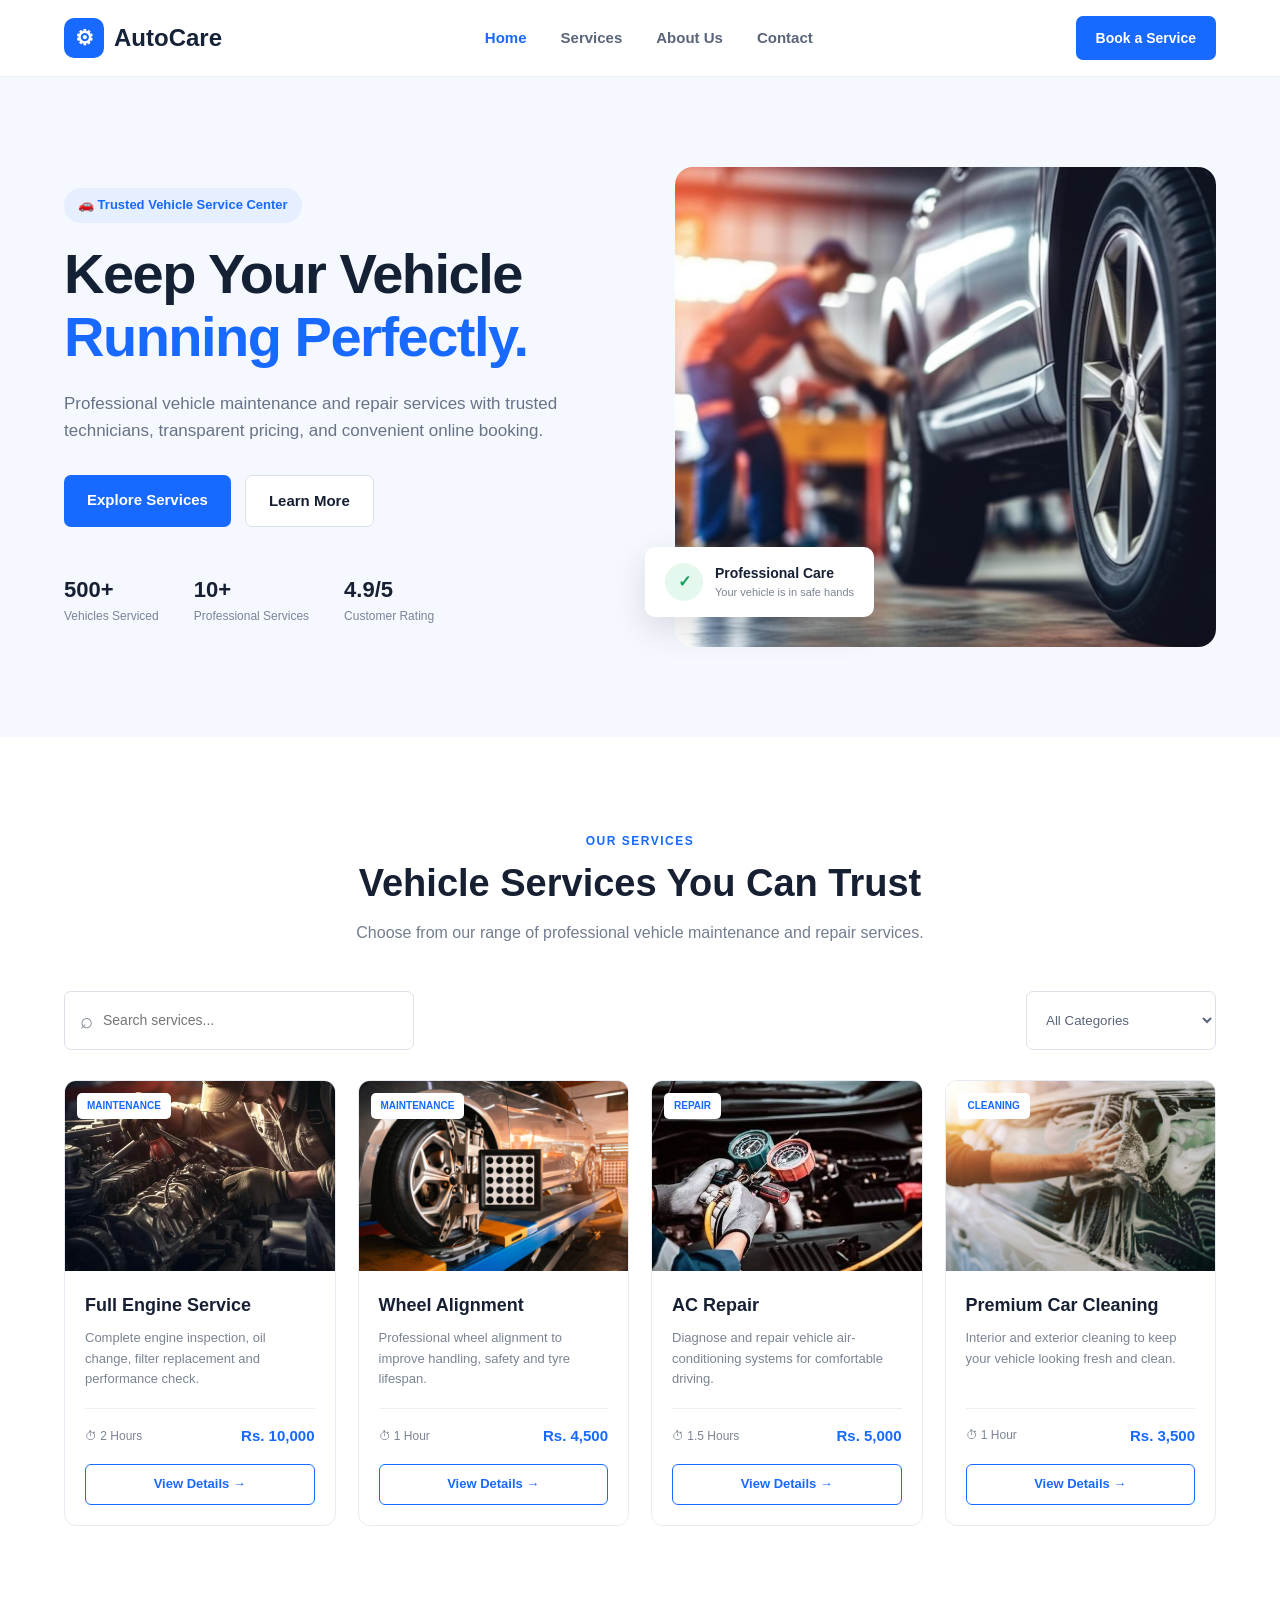
==== commit 0c8d8471: "Merge branch 'main' of https://github.com/kalhara-2004/vehicle-service-booking-system" ====
--- a/Front End/index.html
+++ b/Front End/index.html
@@ -9,7 +9,6 @@
   <link rel="stylesheet" href="css/global.css">
   <link rel="stylesheet" href="css/header.css">
   <link rel="stylesheet" href="css/home.css">
-  <link rel="stylesheet" href="css/footer.css">
 </head>
 
 <body>
@@ -96,7 +95,8 @@
 
         <div class="image-card">
 
-          <img src="images/homePage.jpeg" alt="Vehicle being serviced">
+          <img src="images/homePage.jpeg"
+            alt="Vehicle being serviced">
 
           <div class="floating-card">
 
@@ -121,411 +121,262 @@
 
 
   <section class="services-section" id="services">
-    <div class="container">
-
-      <div class="section-heading">
-
-        <span class="section-tag">
-          OUR SERVICES
-        </span>
-
-        <h2>
-          Vehicle Services You Can Trust
-        </h2>
-
-        <p>
-          Choose from our range of professional vehicle
-          maintenance and repair services.
-        </p>
-
-      </div>
-
-
-      <!-- Search and Filter -->
-
-      <div class="service-tools">
-
-        <div class="search-box">
-          <span>⌕</span>
-
-          <input type="text" placeholder="Search services...">
+        <div class="container">
+
+            <div class="section-heading">
+
+                <span class="section-tag">
+                    OUR SERVICES
+                </span>
+
+                <h2>
+                    Vehicle Services You Can Trust
+                </h2>
+
+                <p>
+                    Choose from our range of professional vehicle
+                    maintenance and repair services.
+                </p>
+
+            </div>
+
+
+            <!-- Search and Filter -->
+
+            <div class="service-tools">
+
+                <div class="search-box">
+                    <span>⌕</span>
+
+                    <input
+                        type="text"
+                        placeholder="Search services..."
+                    >
+                </div>
+
+
+                <select class="category-filter">
+
+                    <option value="all">
+                        All Categories
+                    </option>
+
+                    <option value="maintenance">
+                        Routine Maintenance
+                    </option>
+
+                    <option value="repair">
+                        Repairs
+                    </option>
+
+                    <option value="cleaning">
+                        Cleaning
+                    </option>
+
+                </select>
+
+            </div>
+
+
+            <!-- Service Cards -->
+
+            <div class="services-grid">
+
+
+                <!-- Service 01 -->
+
+                <article class="service-card">
+
+                    <div class="service-image">
+
+                        <img
+                            src="images/full engine.jpg"
+                            alt="Engine service">
+
+                        <span class="service-category">
+                            Maintenance
+                        </span>
+
+                    </div>
+
+                    <div class="service-content">
+
+                        <h3>Full Engine Service</h3>
+
+                        <p>
+                            Complete engine inspection, oil change,
+                            filter replacement and performance check.
+                        </p>
+
+                        <div class="service-info">
+
+                            <span>
+                                ⏱ 2 Hours
+                            </span>
+
+                            <strong>
+                                Rs. 10,000
+                            </strong>
+
+                        </div>
+
+                        <a href="#" class="service-button">
+                            View Details →
+                        </a>
+
+                    </div>
+
+                </article>
+
+
+                <!-- Service 02 -->
+
+                <article class="service-card">
+
+                    <div class="service-image">
+
+                        <img
+                            src="images/wheel.jpg"
+                            alt="Wheel alignment">
+
+                        <span class="service-category">
+                            Maintenance
+                        </span>
+
+                    </div>
+
+                    <div class="service-content">
+
+                        <h3>Wheel Alignment</h3>
+
+                        <p>
+                            Professional wheel alignment to improve
+                            handling, safety and tyre lifespan.
+                        </p>
+
+                        <div class="service-info">
+
+                            <span>
+                                ⏱ 1 Hour
+                            </span>
+
+                            <strong>
+                                Rs. 4,500
+                            </strong>
+
+                        </div>
+
+                        <a href="#" class="service-button">
+                            View Details →
+                        </a>
+
+                    </div>
+
+                </article>
+
+
+                <!-- Service 03 -->
+
+                <article class="service-card">
+
+                    <div class="service-image">
+
+                        <img
+                            src="images/ac repair.jpg"
+                            alt="Car air conditioning repair">
+
+                        <span class="service-category">
+                            Repair
+                        </span>
+
+                    </div>
+
+                    <div class="service-content">
+
+                        <h3>AC Repair</h3>
+
+                        <p>
+                            Diagnose and repair vehicle air-conditioning
+                            systems for comfortable driving.
+                        </p>
+
+                        <div class="service-info">
+
+                            <span>
+                                ⏱ 1.5 Hours
+                            </span>
+
+                            <strong>
+                                Rs. 5,000
+                            </strong>
+
+                        </div>
+
+                        <a href="#" class="service-button">
+                            View Details →
+                        </a>
+
+                    </div>
+
+                </article>
+
+
+                <!-- Service 04 -->
+
+                <article class="service-card">
+
+                    <div class="service-image">
+
+                        <img
+                            src="images/clean.jpg"
+                            alt="Car cleaning service">
+
+                        <span class="service-category">
+                            Cleaning
+                        </span>
+
+                    </div>
+
+                    <div class="service-content">
+
+                        <h3>Premium Car Cleaning</h3>
+
+                        <p>
+                            Interior and exterior cleaning to keep your
+                            vehicle looking fresh and clean.
+                        </p>
+
+                        <div class="service-info">
+
+                            <span>
+                                ⏱ 1 Hour
+                            </span>
+
+                            <strong>
+                                Rs. 3,500
+                            </strong>
+
+                        </div>
+
+                        <a href="#" class="service-button">
+                            View Details →
+                        </a>
+
+                    </div>
+
+                </article>
+
+
+            </div>
+
         </div>
-
-
-        <select class="category-filter">
-
-          <option value="all">
-            All Categories
-          </option>
-
-          <option value="maintenance">
-            Routine Maintenance
-          </option>
-
-          <option value="repair">
-            Repairs
-          </option>
-
-          <option value="cleaning">
-            Cleaning
-          </option>
-
-        </select>
-
-      </div>
-
-
-      <!-- Service Cards -->
-
-      <div class="services-grid">
-
-
-        <!-- Service 01 -->
-
-        <article class="service-card">
-
-          <div class="service-image">
-
-            <img src="images/full engine.jpg" alt="Engine service">
-
-            <span class="service-category">
-              Maintenance
-            </span>
-
-          </div>
-
-          <div class="service-content">
-
-            <h3>Full Engine Service</h3>
-
-            <p>
-              Complete engine inspection, oil change,
-              filter replacement and performance check.
-            </p>
-
-            <div class="service-info">
-
-              <span>
-                ⏱ 2 Hours
-              </span>
-
-              <strong>
-                Rs. 10,000
-              </strong>
-
-            </div>
-
-            <a href="#" class="service-button">
-              View Details →
-            </a>
-
-          </div>
-
-        </article>
-
-
-        <!-- Service 02 -->
-
-        <article class="service-card">
-
-          <div class="service-image">
-
-            <img src="images/wheel.jpg" alt="Wheel alignment">
-
-            <span class="service-category">
-              Maintenance
-            </span>
-
-          </div>
-
-          <div class="service-content">
-
-            <h3>Wheel Alignment</h3>
-
-            <p>
-              Professional wheel alignment to improve
-              handling, safety and tyre lifespan.
-            </p>
-
-            <div class="service-info">
-
-              <span>
-                ⏱ 1 Hour
-              </span>
-
-              <strong>
-                Rs. 4,500
-              </strong>
-
-            </div>
-
-            <a href="#" class="service-button">
-              View Details →
-            </a>
-
-          </div>
-
-        </article>
-
-
-        <!-- Service 03 -->
-
-        <article class="service-card">
-
-          <div class="service-image">
-
-            <img src="images/ac repair.jpg" alt="Car air conditioning repair">
-
-            <span class="service-category">
-              Repair
-            </span>
-
-          </div>
-
-          <div class="service-content">
-
-            <h3>AC Repair</h3>
-
-            <p>
-              Diagnose and repair vehicle air-conditioning
-              systems for comfortable driving.
-            </p>
-
-            <div class="service-info">
-
-              <span>
-                ⏱ 1.5 Hours
-              </span>
-
-              <strong>
-                Rs. 5,000
-              </strong>
-
-            </div>
-
-            <a href="#" class="service-button">
-              View Details →
-            </a>
-
-          </div>
-
-        </article>
-
-
-        <!-- Service 04 -->
-
-        <article class="service-card">
-
-          <div class="service-image">
-
-            <img src="images/clean.jpg" alt="Car cleaning service">
-
-            <span class="service-category">
-              Cleaning
-            </span>
-
-          </div>
-
-          <div class="service-content">
-
-            <h3>Premium Car Cleaning</h3>
-
-            <p>
-              Interior and exterior cleaning to keep your
-              vehicle looking fresh and clean.
-            </p>
-
-            <div class="service-info">
-
-              <span>
-                ⏱ 1 Hour
-              </span>
-
-              <strong>
-                Rs. 3,500
-              </strong>
-
-            </div>
-
-            <a href="#" class="service-button">
-              View Details →
-            </a>
-
-          </div>
-
-        </article>
-
-
-      </div>
-
-    </div>
-  </section>
-
-
-  <!-- ============================================================== -->
-
-
-  <section class="why-section" id="about">
-
-    <div class="container why-content">
-
-      <div class="why-image">
-
-        <img src="images/man.png" alt="Professional vehicle technician">
-
-      </div>
-
-
-      <div class="why-text">
-
-        <span class="section-tag">
-          WHY CHOOSE US
-        </span>
-
-        <h2>
-          Reliable Service For Every Vehicle
-        </h2>
-
-        <p>
-          We provide reliable vehicle maintenance and repair
-          services using professional equipment and experienced
-          technicians.
-        </p>
-
-
-        <div class="benefit">
-
-          <div class="benefit-icon">
-            ✓
-          </div>
-
-          <div>
-            <h3>Experienced Technicians</h3>
-            <p>
-              Skilled professionals who understand your vehicle.
-            </p>
-          </div>
-
-        </div>
-
-
-        <div class="benefit">
-
-          <div class="benefit-icon">
-            ✓
-          </div>
-
-          <div>
-            <h3>Transparent Pricing</h3>
-            <p>
-              Clear service prices with no hidden charges.
-            </p>
-          </div>
-
-        </div>
-
-
-        <div class="benefit">
-
-          <div class="benefit-icon">
-            ✓
-          </div>
-
-          <div>
-            <h3>Easy Online Booking</h3>
-            <p>
-              Book your vehicle service anytime through our website.
-            </p>
-          </div>
-
-        </div>
-
-      </div>
-
-    </div>
-
-  </section>
-
-
-  <!-- ============================================================== -->
-
-
-  <section class="book-now-section">
-    <div class="container book-content">
-
-      <div>
-        <h2>
-          Ready to Service Your Vehicle?
-        </h2>
-
-        <p>
-          Book your service appointment today.
-        </p>
-      </div>
-
-      <a href="#services" class="cta-button">
-        Book Now →
-      </a>
-
-    </div>
-  </section>
-
-
-  <!-- ============================================================== -->
-
-
-  <footer class="footer" id="contact">
-
-    <div class="container footer-content">
-
-      <div class="footer-brand">
-
-        <a href="index.html" class="logo">
-          <span class="logo-icon">⚙</span>
-          <span>AutoCare</span>
-        </a>
-
-        <p>
-          Professional vehicle maintenance and repair
-          services you can trust.
-        </p>
-
-      </div>
-
-
-      <div class="footer-column">
-
-        <h3>Quick Links</h3>
-
-        <a href="index.html">Home</a>
-        <a href="#services">Services</a>
-        <a href="#about">About Us</a>
-
-      </div>
-
-
-      <div class="footer-column">
-
-        <h3>Contact</h3>
-
-        <p>📞 +94 77 123 4567</p>
-        <p>✉ info@autocare.lk</p>
-        <p>📍 Colombo, Sri Lanka</p>
-
-      </div>
-
-    </div>
-
-
-    <div class="footer-bottom">
-
-      <p>
-        © 2026 AutoCare Vehicle Service Center. All Rights Reserved.
-      </p>
-
-    </div>
-
-  </footer>
+    </section>
+
+
+ <!-- ============================================================== -->
+
+
+ 
 
 </body>
 
--- a/Front End/css/home.css
+++ b/Front End/css/home.css
@@ -200,7 +200,7 @@
 
 
 
-/*----------------------------------services section----------------------------------------*/
+/*----------------------------------SERVICES----------------------------------------*/
 
 .services-section {
     padding: 90px 0;
@@ -452,127 +452,4 @@
     background-color: #1769ff;
 
     color: #ffffff;
-}
-
-
-/* --------------------------------why choose us section------------------------------ */
-
-.why-section {
-    background-color: #f7f9fc;
-
-    padding: 90px 0;
-}
-
-.why-content {
-    display: grid;
-
-    grid-template-columns: 1fr 1fr;
-
-    align-items: center;
-
-    gap: 70px;
-}
-
-.why-image img {
-    height: 550px;
-    object-fit: cover;
-
-    border-radius: 15px;
-}
-
-.why-text > p {
-    color: #707b8d;
-
-    margin-bottom: 30px;
-}
-
-
-/* Benefits */
-
-.benefit {
-    display: flex;
-
-    gap: 15px;
-
-    margin-bottom: 22px;
-}
-
-.benefit-icon {
-    flex-shrink: 0;
-
-    width: 35px;
-    height: 35px;
-
-    display: flex;
-
-    align-items: center;
-    justify-content: center;
-
-    border-radius: 50%;
-
-    background-color: #e6efff;
-
-    color: #1769ff;
-
-    font-weight: bold;
-}
-
-.benefit h3 {
-    font-size: 16px;
-
-    margin-bottom: 3px;
-}
-
-.benefit p {
-    font-size: 13px;
-
-    color: #7a8493;
-}
-
-
-/* --------------------------------Book now section-------------------------------- */
-
-.book-now-section {
-    padding: 60px 0;
-
-    background-color: #1769ff;
-
-    color: #ffffff;
-}
-
-.book-content {
-    display: flex;
-
-    align-items: center;
-    justify-content: space-between;
-}
-
-.book-now-section h2 {
-    font-size: 30px;
-
-    margin-bottom: 5px;
-}
-
-.book-now-section p {
-    opacity: 0.85;
-}
-
-.book-now-section-button {
-    background-color: #ffffff;
-
-    color: #1769ff;
-
-    padding: 13px 25px;
-
-    border-radius: 7px;
-
-    font-size: 14px;
-
-    font-weight: 700;
-
-    transition: 0.3s;
-}
-
-.book-now-section-button:hover {
-    background-color: #eaf1ff;
 }
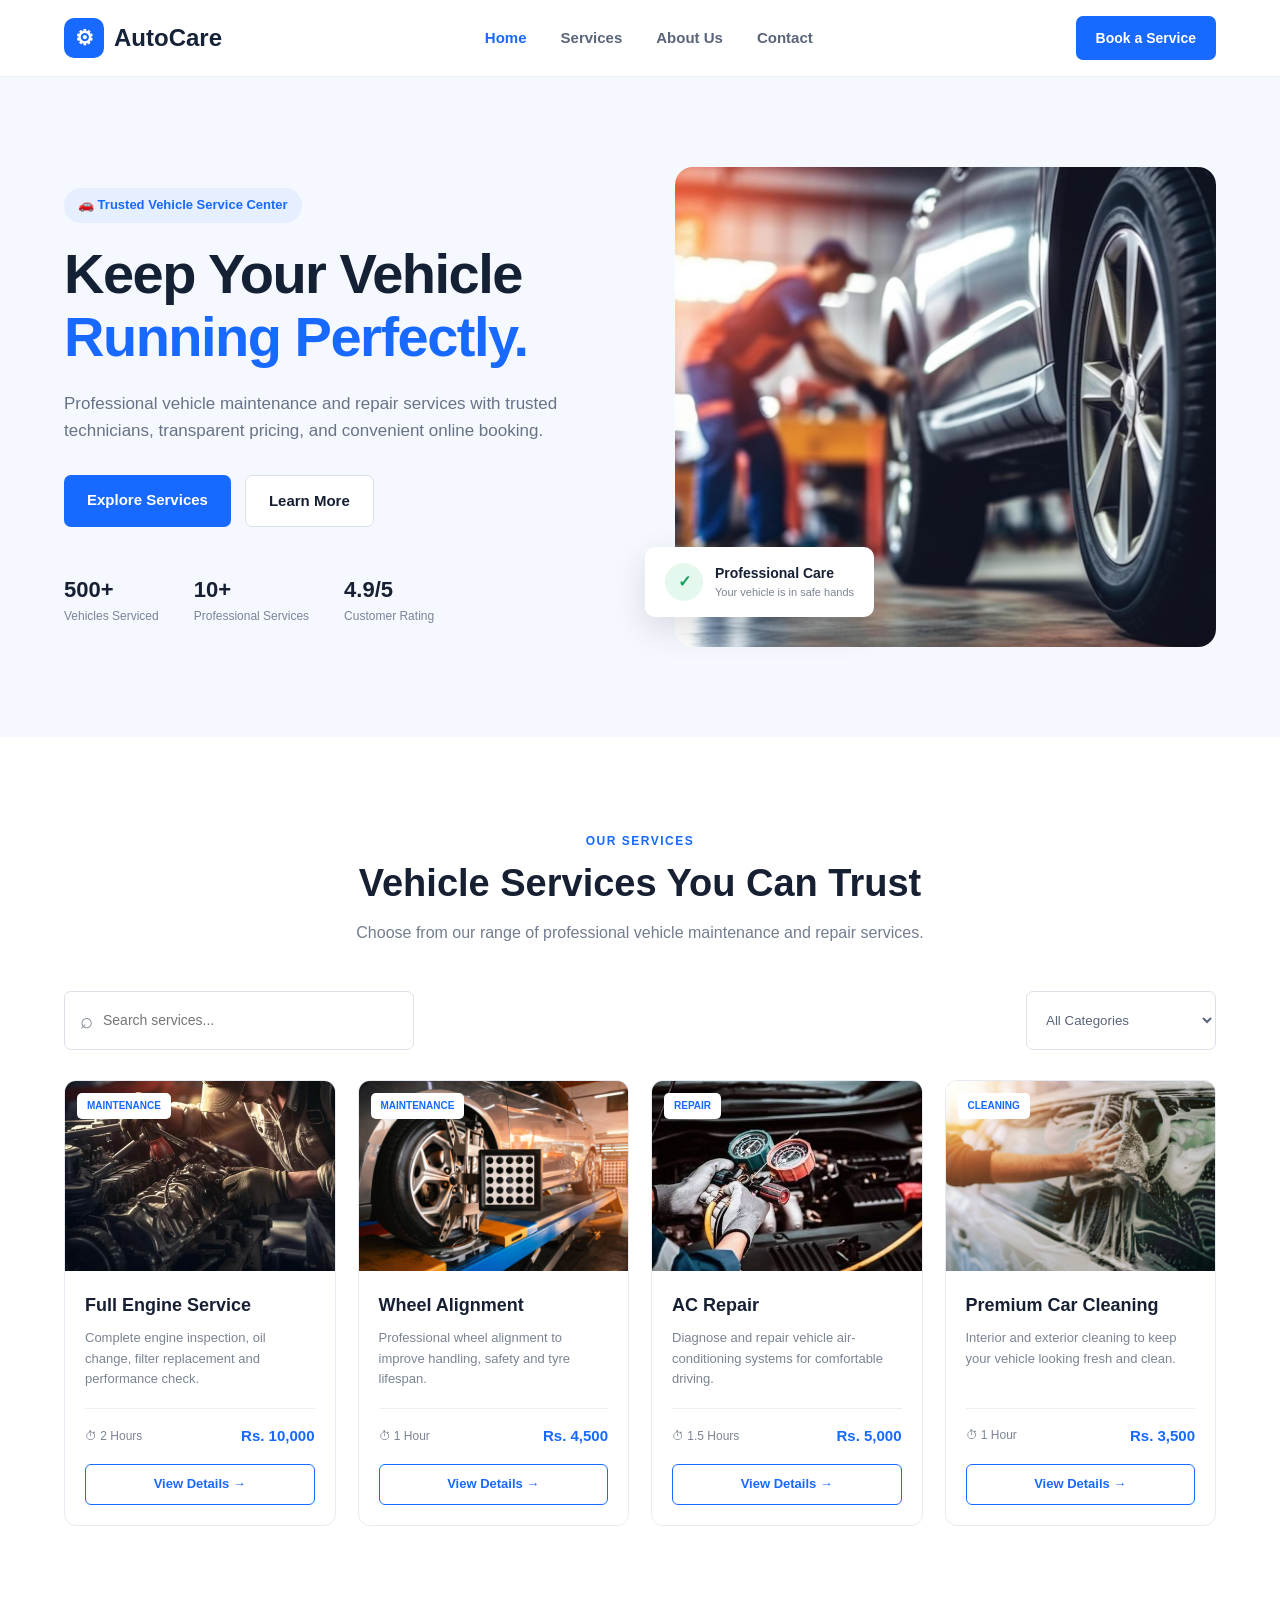
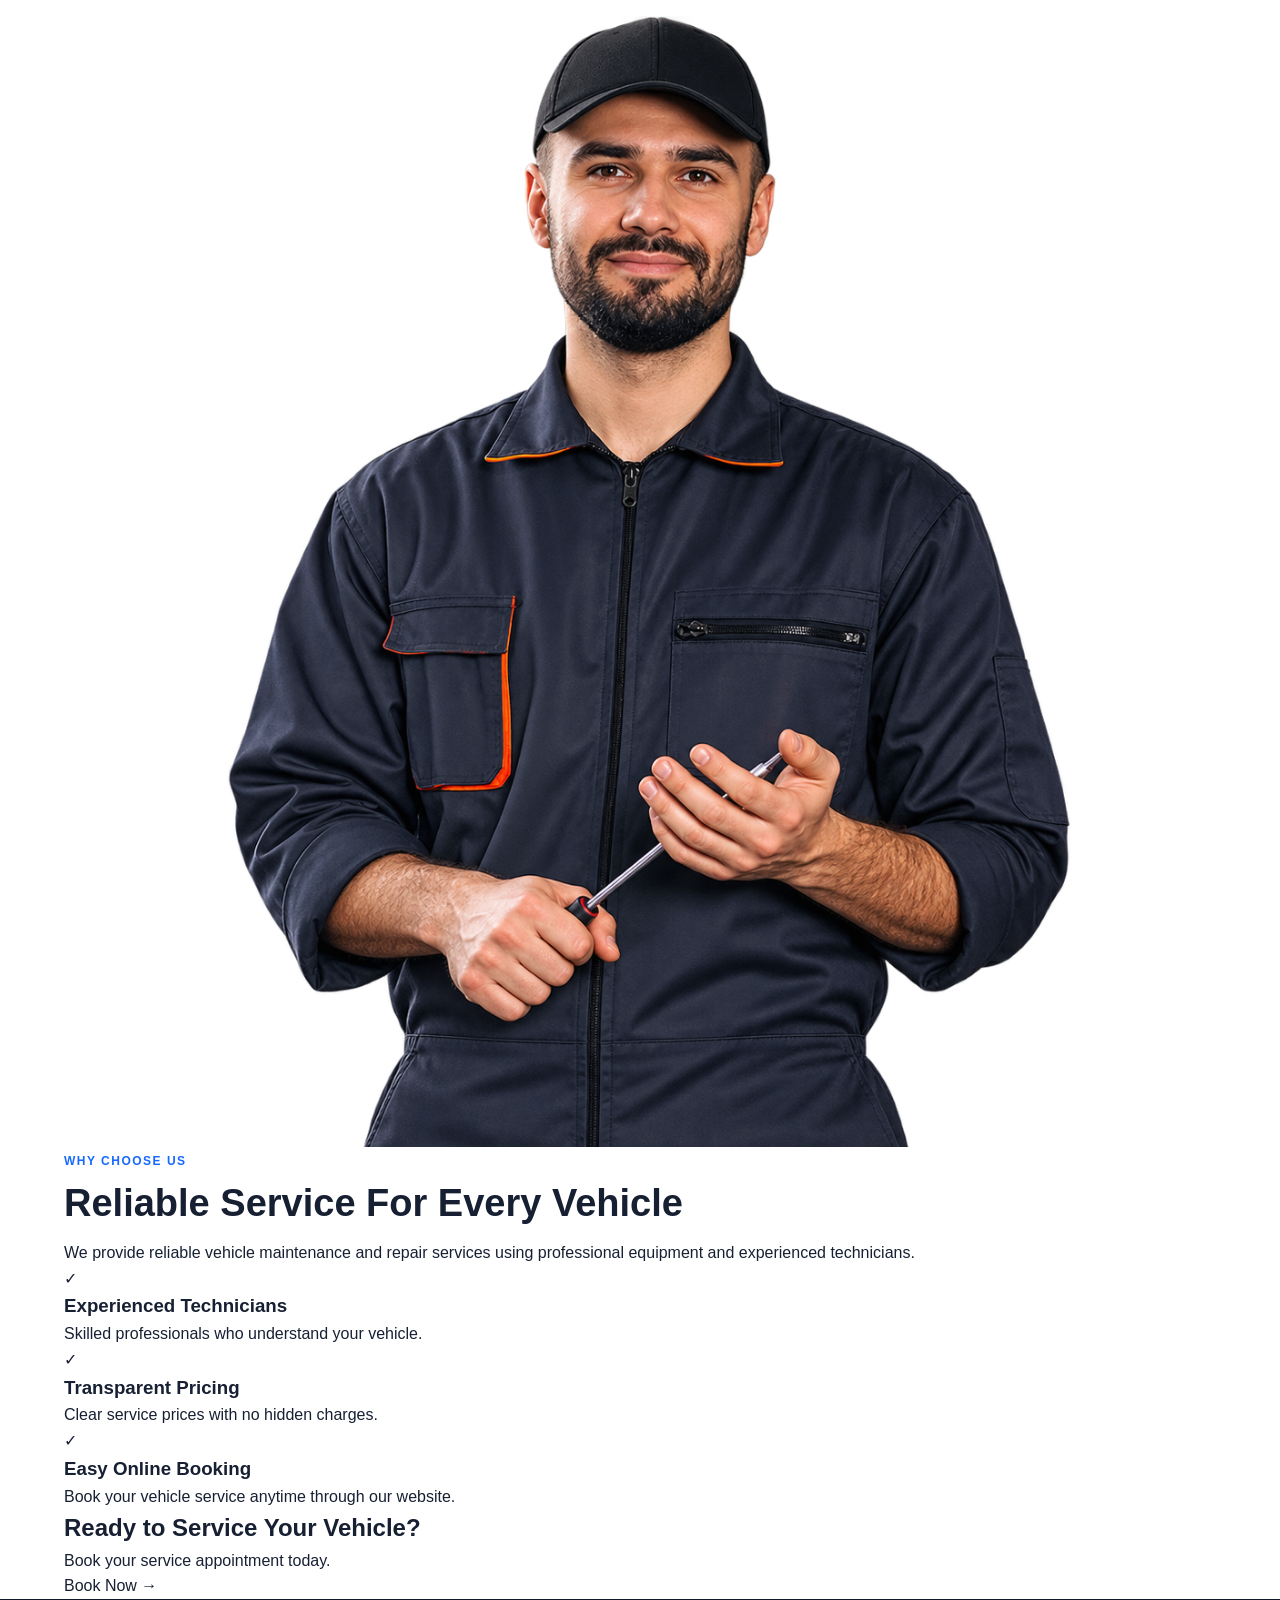
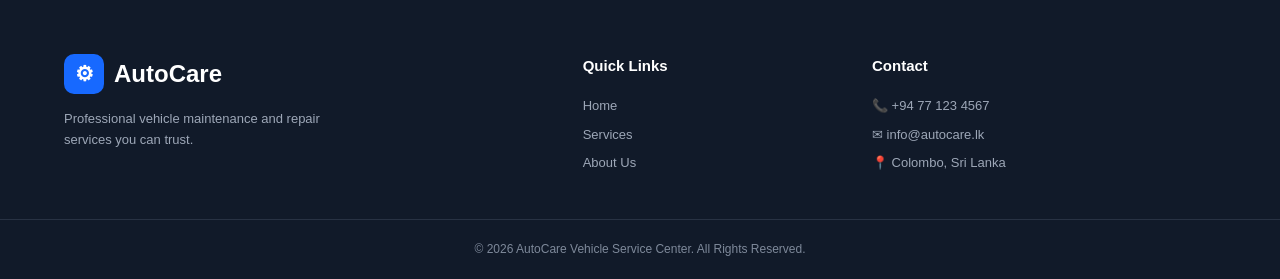
==== commit 60b781f6: "Update navigation links to direct to booking page and enhance "Book Now" button" ====
--- a/Front End/index.html
+++ b/Front End/index.html
@@ -9,6 +9,7 @@
   <link rel="stylesheet" href="css/global.css">
   <link rel="stylesheet" href="css/header.css">
   <link rel="stylesheet" href="css/home.css">
+  <link rel="stylesheet" href="css/footer.css">
 </head>
 
 <body>
@@ -28,7 +29,7 @@
         <a href="#contact">Contact</a>
       </nav>
 
-      <a href="#services" class="nav-button">
+      <a href="booking.html" class="nav-button">
         Book a Service
       </a>
 
@@ -95,8 +96,7 @@
 
         <div class="image-card">
 
-          <img src="images/homePage.jpeg"
-            alt="Vehicle being serviced">
+          <img src="images/homePage.jpeg" alt="Vehicle being serviced">
 
           <div class="floating-card">
 
@@ -121,263 +121,414 @@
 
 
   <section class="services-section" id="services">
-        <div class="container">
-
-            <div class="section-heading">
-
-                <span class="section-tag">
-                    OUR SERVICES
-                </span>
-
-                <h2>
-                    Vehicle Services You Can Trust
-                </h2>
-
-                <p>
-                    Choose from our range of professional vehicle
-                    maintenance and repair services.
-                </p>
+    <div class="container">
+
+      <div class="section-heading">
+
+        <span class="section-tag">
+          OUR SERVICES
+        </span>
+
+        <h2>
+          Vehicle Services You Can Trust
+        </h2>
+
+        <p>
+          Choose from our range of professional vehicle
+          maintenance and repair services.
+        </p>
+
+      </div>
+
+
+      <!-- Search and Filter -->
+
+      <div class="service-tools">
+
+        <div class="search-box">
+          <span>⌕</span>
+
+          <input type="text" placeholder="Search services...">
+        </div>
+
+
+        <select class="category-filter">
+
+          <option value="all">
+            All Categories
+          </option>
+
+          <option value="maintenance">
+            Routine Maintenance
+          </option>
+
+          <option value="repair">
+            Repairs
+          </option>
+
+          <option value="cleaning">
+            Cleaning
+          </option>
+
+        </select>
+
+      </div>
+
+
+      <!-- Service Cards -->
+
+      <div class="services-grid">
+
+
+        <!-- Service 01 -->
+
+        <article class="service-card">
+
+          <div class="service-image">
+
+            <img src="images/full engine.jpg" alt="Engine service">
+
+            <span class="service-category">
+              Maintenance
+            </span>
+
+          </div>
+
+          <div class="service-content">
+
+            <h3>Full Engine Service</h3>
+
+            <p>
+              Complete engine inspection, oil change,
+              filter replacement and performance check.
+            </p>
+
+            <div class="service-info">
+
+              <span>
+                ⏱ 2 Hours
+              </span>
+
+              <strong>
+                Rs. 10,000
+              </strong>
 
             </div>
 
-
-            <!-- Search and Filter -->
-
-            <div class="service-tools">
-
-                <div class="search-box">
-                    <span>⌕</span>
-
-                    <input
-                        type="text"
-                        placeholder="Search services..."
-                    >
-                </div>
-
-
-                <select class="category-filter">
-
-                    <option value="all">
-                        All Categories
-                    </option>
-
-                    <option value="maintenance">
-                        Routine Maintenance
-                    </option>
-
-                    <option value="repair">
-                        Repairs
-                    </option>
-
-                    <option value="cleaning">
-                        Cleaning
-                    </option>
-
-                </select>
+            <a href="#" class="service-button">
+              View Details →
+            </a>
+
+          </div>
+
+        </article>
+
+
+        <!-- Service 02 -->
+
+        <article class="service-card">
+
+          <div class="service-image">
+
+            <img src="images/wheel.jpg" alt="Wheel alignment">
+
+            <span class="service-category">
+              Maintenance
+            </span>
+
+          </div>
+
+          <div class="service-content">
+
+            <h3>Wheel Alignment</h3>
+
+            <p>
+              Professional wheel alignment to improve
+              handling, safety and tyre lifespan.
+            </p>
+
+            <div class="service-info">
+
+              <span>
+                ⏱ 1 Hour
+              </span>
+
+              <strong>
+                Rs. 4,500
+              </strong>
 
             </div>
 
-
-            <!-- Service Cards -->
-
-            <div class="services-grid">
-
-
-                <!-- Service 01 -->
-
-                <article class="service-card">
-
-                    <div class="service-image">
-
-                        <img
-                            src="images/full engine.jpg"
-                            alt="Engine service">
-
-                        <span class="service-category">
-                            Maintenance
-                        </span>
-
-                    </div>
-
-                    <div class="service-content">
-
-                        <h3>Full Engine Service</h3>
-
-                        <p>
-                            Complete engine inspection, oil change,
-                            filter replacement and performance check.
-                        </p>
-
-                        <div class="service-info">
-
-                            <span>
-                                ⏱ 2 Hours
-                            </span>
-
-                            <strong>
-                                Rs. 10,000
-                            </strong>
-
-                        </div>
-
-                        <a href="#" class="service-button">
-                            View Details →
-                        </a>
-
-                    </div>
-
-                </article>
-
-
-                <!-- Service 02 -->
-
-                <article class="service-card">
-
-                    <div class="service-image">
-
-                        <img
-                            src="images/wheel.jpg"
-                            alt="Wheel alignment">
-
-                        <span class="service-category">
-                            Maintenance
-                        </span>
-
-                    </div>
-
-                    <div class="service-content">
-
-                        <h3>Wheel Alignment</h3>
-
-                        <p>
-                            Professional wheel alignment to improve
-                            handling, safety and tyre lifespan.
-                        </p>
-
-                        <div class="service-info">
-
-                            <span>
-                                ⏱ 1 Hour
-                            </span>
-
-                            <strong>
-                                Rs. 4,500
-                            </strong>
-
-                        </div>
-
-                        <a href="#" class="service-button">
-                            View Details →
-                        </a>
-
-                    </div>
-
-                </article>
-
-
-                <!-- Service 03 -->
-
-                <article class="service-card">
-
-                    <div class="service-image">
-
-                        <img
-                            src="images/ac repair.jpg"
-                            alt="Car air conditioning repair">
-
-                        <span class="service-category">
-                            Repair
-                        </span>
-
-                    </div>
-
-                    <div class="service-content">
-
-                        <h3>AC Repair</h3>
-
-                        <p>
-                            Diagnose and repair vehicle air-conditioning
-                            systems for comfortable driving.
-                        </p>
-
-                        <div class="service-info">
-
-                            <span>
-                                ⏱ 1.5 Hours
-                            </span>
-
-                            <strong>
-                                Rs. 5,000
-                            </strong>
-
-                        </div>
-
-                        <a href="#" class="service-button">
-                            View Details →
-                        </a>
-
-                    </div>
-
-                </article>
-
-
-                <!-- Service 04 -->
-
-                <article class="service-card">
-
-                    <div class="service-image">
-
-                        <img
-                            src="images/clean.jpg"
-                            alt="Car cleaning service">
-
-                        <span class="service-category">
-                            Cleaning
-                        </span>
-
-                    </div>
-
-                    <div class="service-content">
-
-                        <h3>Premium Car Cleaning</h3>
-
-                        <p>
-                            Interior and exterior cleaning to keep your
-                            vehicle looking fresh and clean.
-                        </p>
-
-                        <div class="service-info">
-
-                            <span>
-                                ⏱ 1 Hour
-                            </span>
-
-                            <strong>
-                                Rs. 3,500
-                            </strong>
-
-                        </div>
-
-                        <a href="#" class="service-button">
-                            View Details →
-                        </a>
-
-                    </div>
-
-                </article>
-
+            <a href="#" class="service-button">
+              View Details →
+            </a>
+
+          </div>
+
+        </article>
+
+
+        <!-- Service 03 -->
+
+        <article class="service-card">
+
+          <div class="service-image">
+
+            <img src="images/ac repair.jpg" alt="Car air conditioning repair">
+
+            <span class="service-category">
+              Repair
+            </span>
+
+          </div>
+
+          <div class="service-content">
+
+            <h3>AC Repair</h3>
+
+            <p>
+              Diagnose and repair vehicle air-conditioning
+              systems for comfortable driving.
+            </p>
+
+            <div class="service-info">
+
+              <span>
+                ⏱ 1.5 Hours
+              </span>
+
+              <strong>
+                Rs. 5,000
+              </strong>
 
             </div>
 
-        </div>
-    </section>
-
-
- <!-- ============================================================== -->
-
-
- 
-
+            <a href="#" class="service-button">
+              View Details →
+            </a>
+
+          </div>
+
+        </article>
+
+
+        <!-- Service 04 -->
+
+        <article class="service-card">
+
+          <div class="service-image">
+
+            <img src="images/clean.jpg" alt="Car cleaning service">
+
+            <span class="service-category">
+              Cleaning
+            </span>
+
+          </div>
+
+          <div class="service-content">
+
+            <h3>Premium Car Cleaning</h3>
+
+            <p>
+              Interior and exterior cleaning to keep your
+              vehicle looking fresh and clean.
+            </p>
+
+            <div class="service-info">
+
+              <span>
+                ⏱ 1 Hour
+              </span>
+
+              <strong>
+                Rs. 3,500
+              </strong>
+
+            </div>
+
+            <a href="#" class="service-button">
+              View Details →
+            </a>
+
+          </div>
+
+        </article>
+
+
+      </div>
+
+    </div>
+  </section>
+
+
+  <!-- ============================================================== -->
+
+
+  <section class="why-section" id="about">
+
+    <div class="container why-content">
+
+      <div class="why-image">
+
+        <img src="images/man.png" alt="Professional vehicle technician">
+
+      </div>
+
+
+      <div class="why-text">
+
+        <span class="section-tag">
+          WHY CHOOSE US
+        </span>
+
+        <h2>
+          Reliable Service For Every Vehicle
+        </h2>
+
+        <p>
+          We provide reliable vehicle maintenance and repair
+          services using professional equipment and experienced
+          technicians.
+        </p>
+
+
+        <div class="benefit">
+
+          <div class="benefit-icon">
+            ✓
+          </div>
+
+          <div>
+            <h3>Experienced Technicians</h3>
+            <p>
+              Skilled professionals who understand your vehicle.
+            </p>
+          </div>
+
+        </div>
+
+
+        <div class="benefit">
+
+          <div class="benefit-icon">
+            ✓
+          </div>
+
+          <div>
+            <h3>Transparent Pricing</h3>
+            <p>
+              Clear service prices with no hidden charges.
+            </p>
+          </div>
+
+        </div>
+
+
+        <div class="benefit">
+
+          <div class="benefit-icon">
+            ✓
+          </div>
+
+          <div>
+            <h3>Easy Online Booking</h3>
+            <p>
+              Book your vehicle service anytime through our website.
+            </p>
+          </div>
+
+        </div>
+
+      </div>
+
+    </div>
+
+  </section>
+
+
+  <!-- ============================================================== -->
+
+
+  <section class="book-now-section">
+    <div class="container book-content">
+
+      <div>
+        <h2>
+          Ready to Service Your Vehicle?
+        </h2>
+
+        <p>
+          Book your service appointment today.
+        </p>
+      </div>
+
+      <a href="booking.html" class="book-now-section-button">
+        Book Now →
+      </a>
+
+    </div>
+  </section>
+
+
+  <!-- ============================================================== -->
+
+
+  <footer class="footer" id="contact">
+
+    <div class="container footer-content">
+
+      <div class="footer-brand">
+
+        <a href="index.html" class="logo">
+          <span class="logo-icon">⚙</span>
+          <span>AutoCare</span>
+        </a>
+
+        <p>
+          Professional vehicle maintenance and repair
+          services you can trust.
+        </p>
+
+      </div>
+
+
+      <div class="footer-column">
+
+        <h3>Quick Links</h3>
+
+        <a href="index.html">Home</a>
+        <a href="#services">Services</a>
+        <a href="#about">About Us</a>
+
+      </div>
+
+
+      <div class="footer-column">
+
+        <h3>Contact</h3>
+
+        <p>📞 +94 77 123 4567</p>
+        <p>✉ info@autocare.lk</p>
+        <p>📍 Colombo, Sri Lanka</p>
+
+      </div>
+
+    </div>
+
+
+    <div class="footer-bottom">
+
+      <p>
+        © 2026 AutoCare Vehicle Service Center. All Rights Reserved.
+      </p>
+
+    </div>
+
+  </footer>
+
+
+  <script src="../js/script.js"></script>
 </body>
 
 </html>
--- a/Front End/css/footer.css
+++ b/Front End/css/footer.css
@@ -0,0 +1,68 @@
+.footer {
+    background-color: #111a29;
+
+    color: #ffffff;
+
+    padding-top: 55px;
+}
+
+.footer-content {
+    display: grid;
+
+    grid-template-columns: 2fr 1fr 1.5fr;
+
+    gap: 60px;
+
+    padding-bottom: 45px;
+}
+
+.footer .logo {
+    color: #ffffff;
+
+    margin-bottom: 15px;
+}
+
+.footer-brand p {
+    max-width: 300px;
+
+    color: #9da7b7;
+
+    font-size: 13px;
+}
+
+.footer-column {
+    display: flex;
+
+    flex-direction: column;
+
+    gap: 8px;
+}
+
+.footer-column h3 {
+    font-size: 15px;
+
+    margin-bottom: 10px;
+}
+
+.footer-column a,
+.footer-column p {
+    color: #9da7b7;
+
+    font-size: 13px;
+}
+
+.footer-column a:hover {
+    color: #ffffff;
+}
+
+.footer-bottom {
+    border-top: 1px solid #283243;
+
+    padding: 20px;
+
+    text-align: center;
+
+    color: #7e899a;
+
+    font-size: 12px;
+}
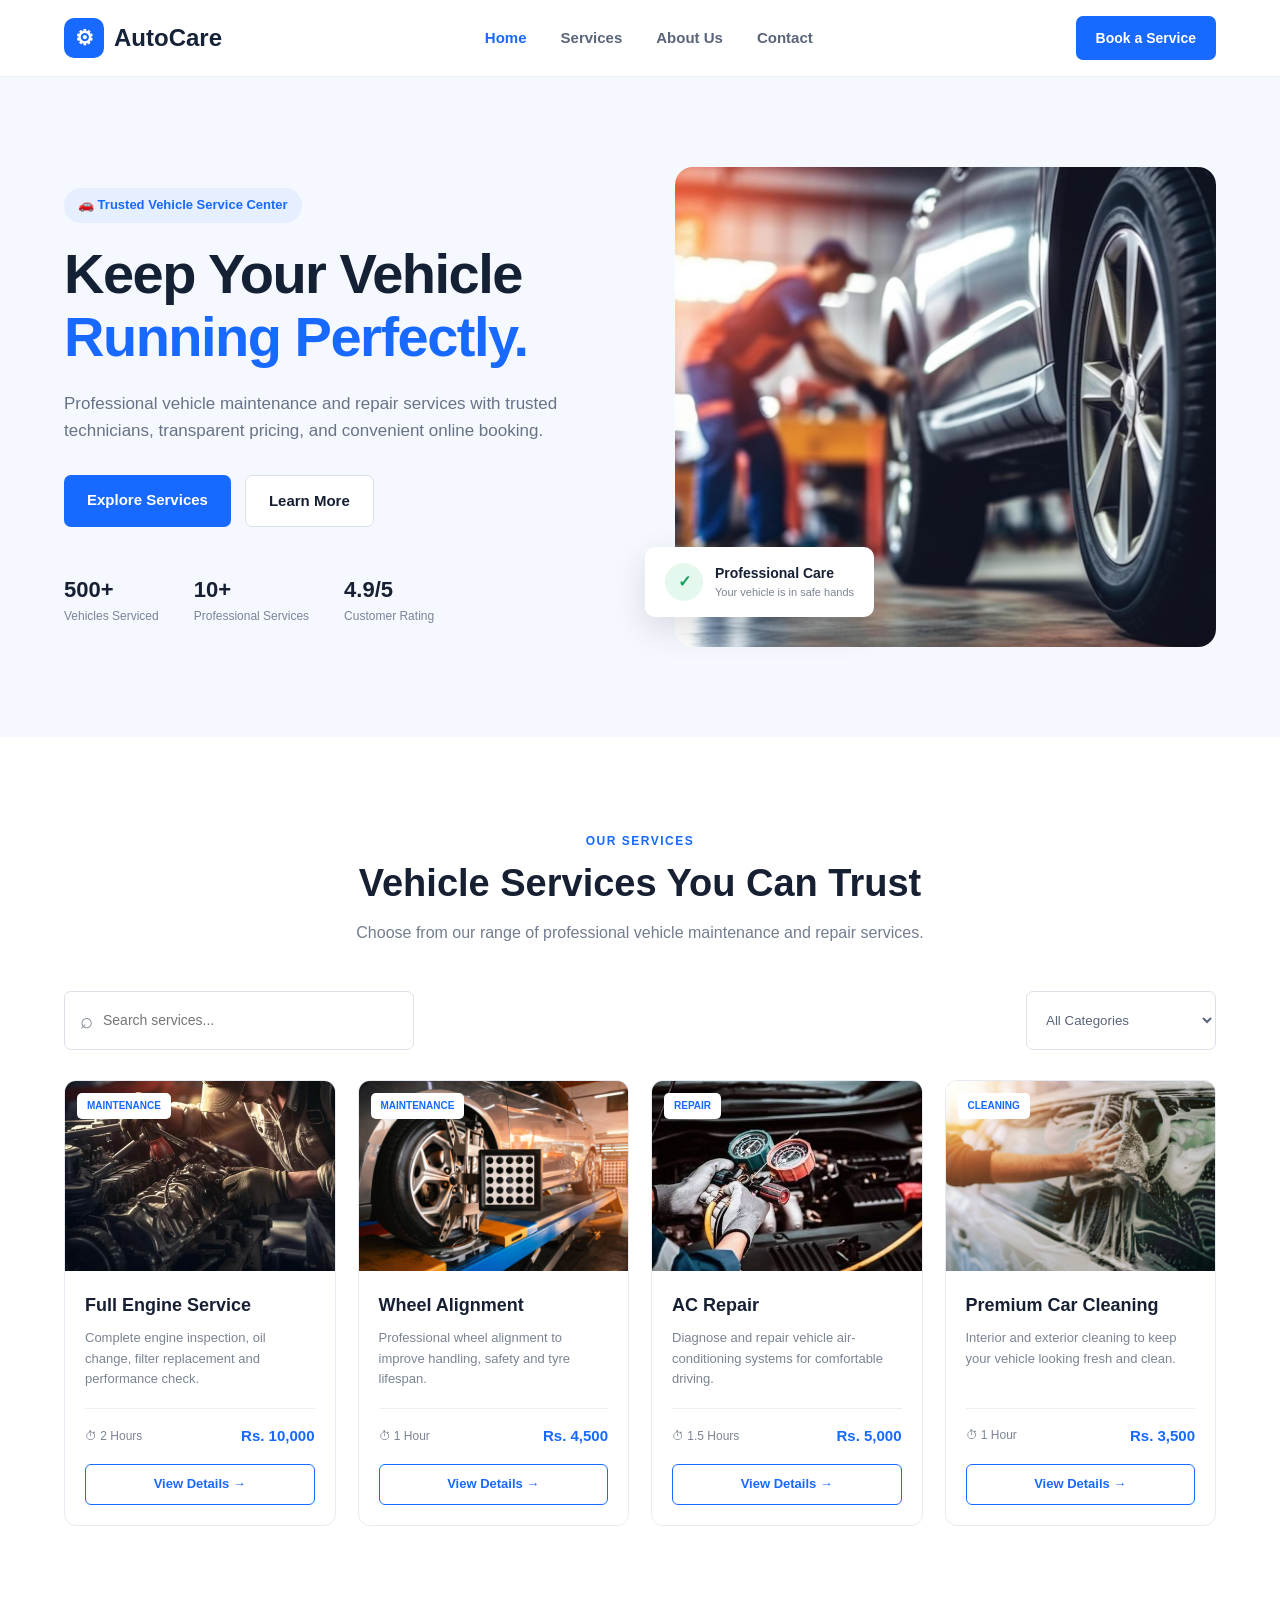
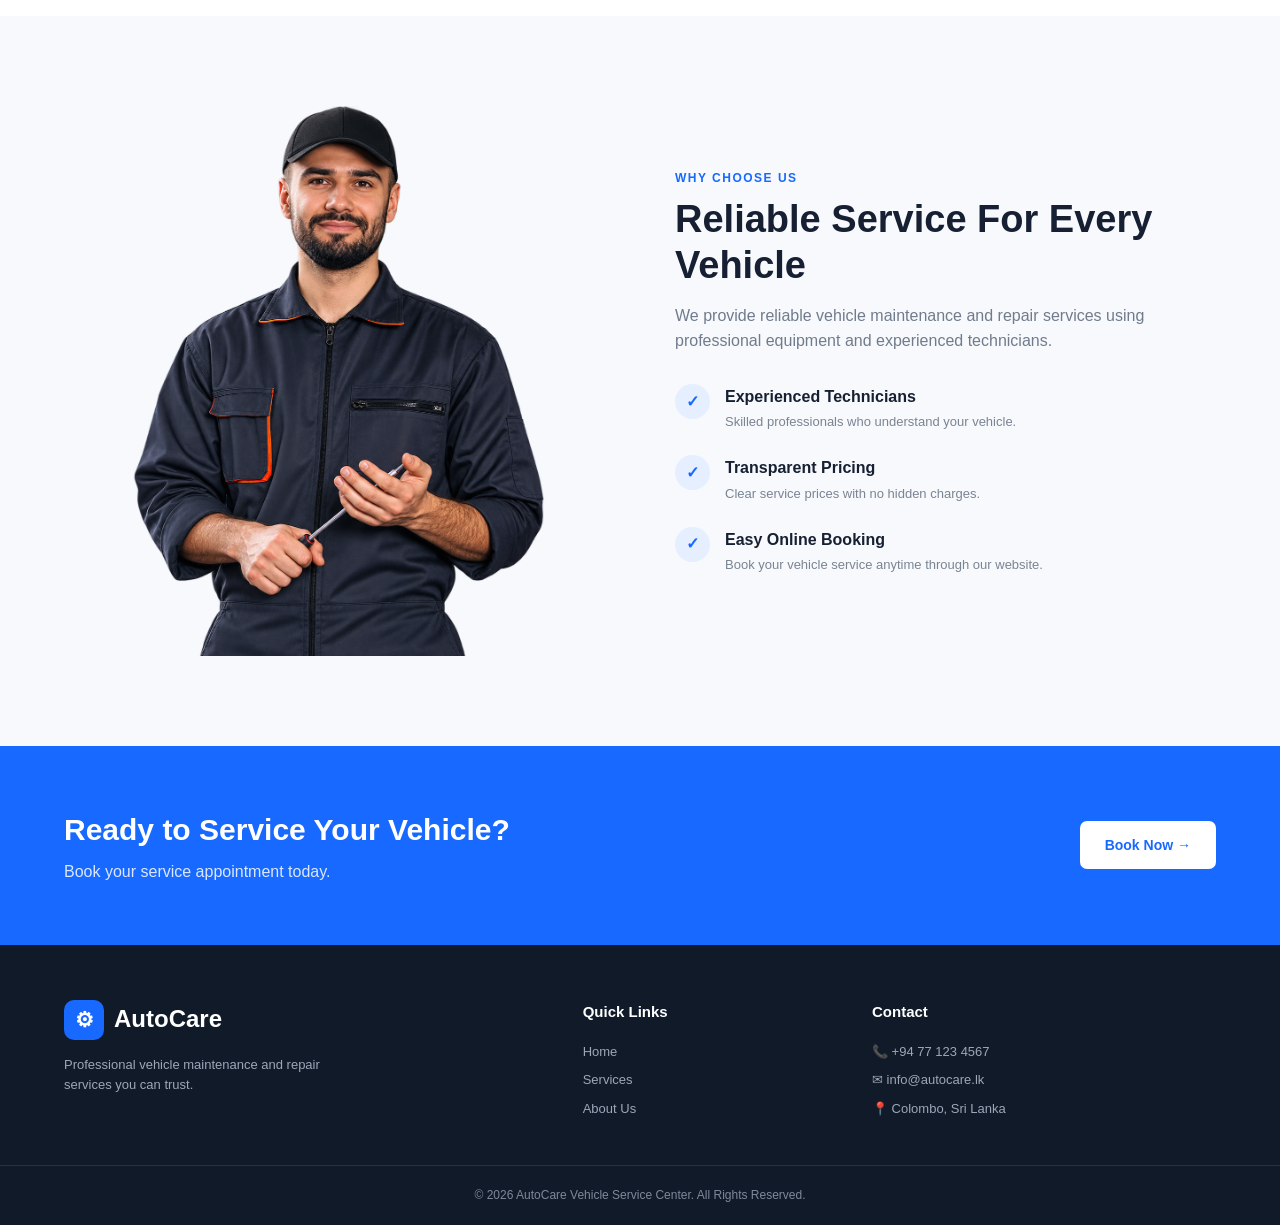
==== commit 71694682: "Enhance search functionality with improved input IDs and category options" ====
--- a/Front End/index.html
+++ b/Front End/index.html
@@ -148,22 +148,22 @@
         <div class="search-box">
           <span>⌕</span>
 
-          <input type="text" placeholder="Search services...">
-        </div>
-
-
-        <select class="category-filter">
+          <input id="search-services" type="text" placeholder="Search services...">
+        </div>
+
+
+        <select id="category" class="category-filter">
 
           <option value="all">
             All Categories
           </option>
 
           <option value="maintenance">
-            Routine Maintenance
+            Maintenance
           </option>
 
           <option value="repair">
-            Repairs
+            Repair
           </option>
 
           <option value="cleaning">
@@ -528,7 +528,8 @@
   </footer>
 
 
-  <script src="../js/script.js"></script>
+  <script src="../Backend/navigate.js"></script>
+  <script src="../Backend/searchBar.js"></script>
 </body>
 
 </html>
--- a/Front End/css/global.css
+++ b/Front End/css/global.css
@@ -2,6 +2,8 @@
     margin: 0;
     padding: 0;
     box-sizing: border-box;
+    scroll-behavior: smooth;
+    animation: fadeIn 0.5s ease-in-out;
 }
 
 html {
@@ -30,3 +32,14 @@
     max-width: 1200px;
     margin: 0 auto;
 }
+
+@keyframes fadeIn {
+    from {
+        opacity: 0;
+        transform: translateY(10px);
+    }
+    to {
+        opacity: 1;
+        transform: translateY(0);
+    }
+}
--- a/Front End/css/home.css
+++ b/Front End/css/home.css
@@ -200,7 +200,7 @@
 
 
 
-/*----------------------------------SERVICES----------------------------------------*/
+/*----------------------------------services section----------------------------------------*/
 
 .services-section {
     padding: 90px 0;
@@ -452,4 +452,127 @@
     background-color: #1769ff;
 
     color: #ffffff;
+}
+
+
+/* --------------------------------why choose us section------------------------------ */
+
+.why-section {
+    background-color: #f7f9fc;
+
+    padding: 90px 0;
+}
+
+.why-content {
+    display: grid;
+
+    grid-template-columns: 1fr 1fr;
+
+    align-items: center;
+
+    gap: 70px;
+}
+
+.why-image img {
+    height: 550px;
+    object-fit: cover;
+
+    border-radius: 15px;
+}
+
+.why-text > p {
+    color: #707b8d;
+
+    margin-bottom: 30px;
+}
+
+
+/* Benefits */
+
+.benefit {
+    display: flex;
+
+    gap: 15px;
+
+    margin-bottom: 22px;
+}
+
+.benefit-icon {
+    flex-shrink: 0;
+
+    width: 35px;
+    height: 35px;
+
+    display: flex;
+
+    align-items: center;
+    justify-content: center;
+
+    border-radius: 50%;
+
+    background-color: #e6efff;
+
+    color: #1769ff;
+
+    font-weight: bold;
+}
+
+.benefit h3 {
+    font-size: 16px;
+
+    margin-bottom: 3px;
+}
+
+.benefit p {
+    font-size: 13px;
+
+    color: #7a8493;
+}
+
+
+/* --------------------------------Book now section-------------------------------- */
+
+.book-now-section {
+    padding: 60px 0;
+
+    background-color: #1769ff;
+
+    color: #ffffff;
+}
+
+.book-content {
+    display: flex;
+
+    align-items: center;
+    justify-content: space-between;
+}
+
+.book-now-section h2 {
+    font-size: 30px;
+
+    margin-bottom: 5px;
+}
+
+.book-now-section p {
+    opacity: 0.85;
+}
+
+.book-now-section-button {
+    background-color: #ffffff;
+
+    color: #1769ff;
+
+    padding: 13px 25px;
+
+    border-radius: 7px;
+
+    font-size: 14px;
+
+    font-weight: 700;
+
+    transition: 0.3s;
+}
+
+.book-now-section-button:hover {
+    background-color: #eaf1ff;
 }
--- a/Front End/css/footer.css
+++ b/Front End/css/footer.css
@@ -4,6 +4,8 @@
     color: #ffffff;
 
     padding-top: 55px;
+
+    scroll-behavior: smooth;
 }
 
 .footer-content {
@@ -18,7 +20,7 @@
 
 .footer .logo {
     color: #ffffff;
-
+    scroll-behavior:auto;
     margin-bottom: 15px;
 }
 
@@ -47,7 +49,7 @@
 .footer-column a,
 .footer-column p {
     color: #9da7b7;
-
+    scroll-behavior: smooth;
     font-size: 13px;
 }
 
